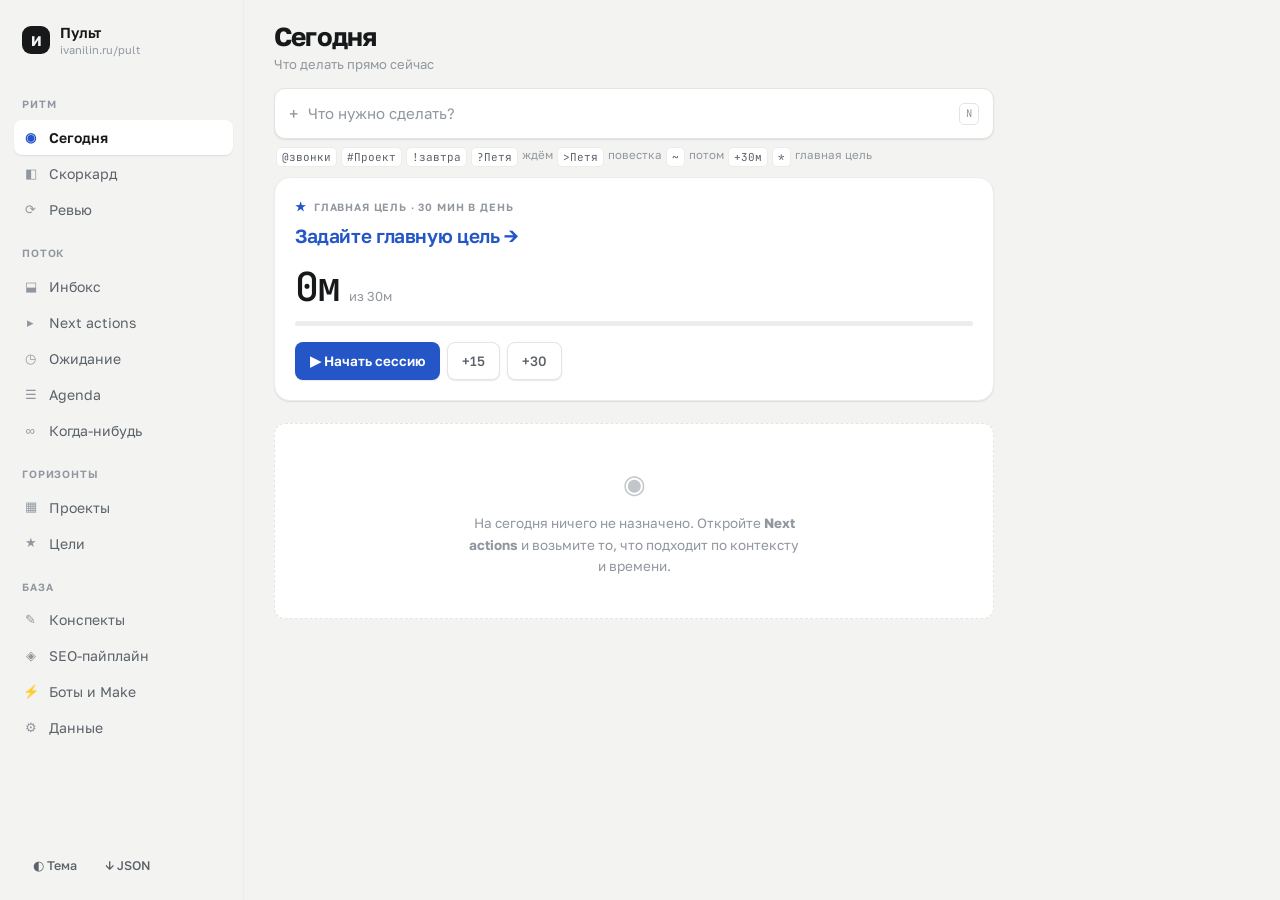
==== pult/index.html @ f58221e1 "Redesign panel around inline editing, move to /pult Раздел переехал с /seo-status на /pult, чтобы не" ====
<!DOCTYPE html>
<html lang="ru">
<head>
  <meta charset="UTF-8">
  <meta name="viewport" content="width=device-width, initial-scale=1, viewport-fit=cover">
  <meta name="robots" content="noindex, nofollow">
  <meta name="theme-color" content="#f3f4f2" media="(prefers-color-scheme: light)">
  <meta name="theme-color" content="#0d0f11" media="(prefers-color-scheme: dark)">
  <meta name="apple-mobile-web-app-capable" content="yes">
  <meta name="apple-mobile-web-app-status-bar-style" content="default">
  <meta name="apple-mobile-web-app-title" content="Пульт">
  <title>Пульт — GTD-админка</title>

  <link rel="manifest" href="./manifest.webmanifest">
  <link rel="icon" href="data:image/svg+xml,<svg xmlns='http://www.w3.org/2000/svg' viewBox='0 0 32 32'><rect width='32' height='32' rx='9' fill='%2316181a'/><text x='16' y='23' font-size='19' font-family='sans-serif' font-weight='bold' text-anchor='middle' fill='%23f3f4f2'>И</text></svg>">

  <link rel="preconnect" href="https://fonts.googleapis.com">
  <link rel="preconnect" href="https://fonts.gstatic.com" crossorigin>
  <link rel="stylesheet" href="https://fonts.googleapis.com/css2?family=Golos+Text:wght@400;500;600;700&family=JetBrains+Mono:wght@400;500&display=swap">
  <link rel="stylesheet" href="./assets/app.css">

  <script>
    /* Ставим тему до первой отрисовки, иначе экран мигает светлым при тёмной теме. */
    try {
      var saved = (JSON.parse(localStorage.getItem('ivanilin.gtd.v1')) || {}).settings || {};
      var t = saved.theme || 'auto';
      document.documentElement.setAttribute('data-theme',
        t === 'auto' ? (matchMedia('(prefers-color-scheme: dark)').matches ? 'dark' : 'light') : t);
    } catch (e) {}
  </script>
</head>
<body>
  <div id="root"></div>
  <noscript>
    <div style="padding:40px;max-width:520px;margin:0 auto">
      <h1>Пульт</h1>
      <p style="color:#5c6269;margin-top:12px">Админка работает на JavaScript — включите его в браузере.</p>
    </div>
  </noscript>
  <script type="module" src="./assets/app.js"></script>
</body>
</html>
---- pult/assets/app.css ----
/* ==========================================================================
   Пульт — GTD-админка ivanilin.ru/pult

   Раскладка одна на десктоп и мобилку, меняется только обёртка:
   ≥900px — боковое меню + колонка содержимого
   <900px — одна колонка, нижний таб-бар, свайпы по строкам
   Детали задачи раскрываются прямо в строке, поэтому взаимодействие
   на обоих устройствах буквально одно и то же.
   ========================================================================== */

:root {
  /* бумага с едва заметным холодным уклоном — не серый по умолчанию */
  --paper:      #f3f4f2;
  --card:       #ffffff;
  --card-2:     #f7f8f6;
  --line:       #e3e5e0;
  --line-soft:  #ecedea;

  --ink:        #16181a;
  --ink-2:      #5c6269;
  --ink-3:      #91979e;

  --accent:     #2456c7;
  --accent-soft:#e8eefc;
  --accent-ink: #ffffff;

  --ok:         #1e7a4d;
  --warn:       #b2731c;
  --warn-soft:  #fdf3e2;
  --danger:     #c4362b;
  --danger-soft:#fdeceb;

  --font-ui:  'Golos Text', -apple-system, BlinkMacSystemFont, 'Segoe UI', Roboto, 'Helvetica Neue', Arial, sans-serif;
  --font-num: 'JetBrains Mono', ui-monospace, SFMono-Regular, Menlo, Consolas, monospace;

  --r-lg: 16px;
  --r:    11px;
  --r-sm: 8px;

  --shadow-1: 0 1px 2px rgba(20,24,28,.06), 0 1px 1px rgba(20,24,28,.04);
  --shadow-2: 0 4px 16px rgba(20,24,28,.09), 0 1px 3px rgba(20,24,28,.06);
  --shadow-3: 0 -8px 40px rgba(20,24,28,.18);

  color-scheme: light;
}

@media (prefers-color-scheme: dark) {
  :root:not([data-theme="light"]) {
    --paper:      #0d0f11;
    --card:       #17191c;
    --card-2:     #1e2125;
    --line:       #292d32;
    --line-soft:  #212429;
    --ink:        #eceef0;
    --ink-2:      #9aa1a9;
    --ink-3:      #6b7178;
    --accent:     #7aa2ff;
    --accent-soft:#1b2740;
    --accent-ink: #0b1120;
    --ok:         #4ec98a;
    --warn:       #e0a94a;
    --warn-soft:  #2c2417;
    --danger:     #ff7a6d;
    --danger-soft:#2e1a18;
    --shadow-1: 0 1px 2px rgba(0,0,0,.4);
    --shadow-2: 0 4px 16px rgba(0,0,0,.45);
    --shadow-3: 0 -8px 40px rgba(0,0,0,.6);
    color-scheme: dark;
  }
}

:root[data-theme="dark"] {
  --paper:      #0d0f11;
  --card:       #17191c;
  --card-2:     #1e2125;
  --line:       #292d32;
  --line-soft:  #212429;
  --ink:        #eceef0;
  --ink-2:      #9aa1a9;
  --ink-3:      #6b7178;
  --accent:     #7aa2ff;
  --accent-soft:#1b2740;
  --accent-ink: #0b1120;
  --ok:         #4ec98a;
  --warn:       #e0a94a;
  --warn-soft:  #2c2417;
  --danger:     #ff7a6d;
  --danger-soft:#2e1a18;
  --shadow-1: 0 1px 2px rgba(0,0,0,.4);
  --shadow-2: 0 4px 16px rgba(0,0,0,.45);
  --shadow-3: 0 -8px 40px rgba(0,0,0,.6);
  color-scheme: dark;
}

* { margin: 0; padding: 0; box-sizing: border-box; }
html { -webkit-text-size-adjust: 100%; }
html, body { height: 100%; }

body {
  background: var(--paper);
  color: var(--ink);
  font-family: var(--font-ui);
  font-size: 15px;
  line-height: 1.5;
  -webkit-font-smoothing: antialiased;
  overscroll-behavior-y: none;
}

button, input, textarea, select { font: inherit; color: inherit; font-family: var(--font-ui); }
button { background: none; border: 0; cursor: pointer; color: inherit; }
a { color: inherit; text-decoration: none; }
:focus-visible { outline: 2px solid var(--accent); outline-offset: 2px; border-radius: 6px; }
::selection { background: var(--accent-soft); }

.num { font-family: var(--font-num); font-variant-numeric: tabular-nums; letter-spacing: -.02em; }

/* ==========================================================================
   Каркас
   ========================================================================== */

.app { display: grid; grid-template-columns: 244px minmax(0, 1fr); min-height: 100dvh; }

.sidebar {
  background: transparent;
  border-right: 1px solid var(--line-soft);
  padding: 18px 10px 18px 14px;
  display: flex; flex-direction: column; gap: 1px;
}

.brand { display: flex; align-items: center; gap: 10px; padding: 4px 8px 20px; }
.brand-mark {
  width: 28px; height: 28px; border-radius: 9px; flex: none;
  background: var(--ink); color: var(--paper);
  display: grid; place-items: center;
  font-size: 14px; font-weight: 700; letter-spacing: -.03em;
}
.brand-name { font-size: 14.5px; font-weight: 600; letter-spacing: -.01em; }
.brand-sub { font-size: 11px; color: var(--ink-3); margin-top: -2px; }

.nav-group {
  font-size: 10.5px; font-weight: 600; text-transform: uppercase; letter-spacing: .08em;
  color: var(--ink-3); padding: 18px 8px 6px;
}

.nav-item {
  display: flex; align-items: center; gap: 10px;
  padding: 7px 8px; border-radius: var(--r-sm);
  color: var(--ink-2); font-size: 14px;
  transition: background .12s, color .12s;
}
.nav-item:hover { background: var(--line-soft); color: var(--ink); }
.nav-item.is-active { background: var(--card); color: var(--ink); font-weight: 600; box-shadow: var(--shadow-1); }
.nav-item.is-active .nav-icon { color: var(--accent); }
.nav-icon { width: 17px; flex: none; text-align: center; font-size: 13px; color: var(--ink-3); }
.nav-label { flex: 1; min-width: 0; overflow: hidden; text-overflow: ellipsis; white-space: nowrap; }
.nav-count { font-size: 12px; color: var(--ink-3); font-family: var(--font-num); font-variant-numeric: tabular-nums; }
.nav-count.is-alert { color: var(--danger); font-weight: 600; }

.sidebar-foot { margin-top: auto; padding: 14px 8px 0; display: flex; gap: 6px; flex-wrap: wrap; }

.main { min-width: 0; display: flex; flex-direction: column; }

.topbar {
  position: sticky; top: 0; z-index: 20;
  display: flex; align-items: flex-end; gap: 14px;
  padding: 22px 30px 14px;
  background: linear-gradient(var(--paper) 72%, transparent);
}
.topbar h1 { font-size: 26px; font-weight: 700; letter-spacing: -.03em; line-height: 1.15; }
.topbar-sub { font-size: 13px; color: var(--ink-3); margin-top: 3px; }
.topbar-spacer { flex: 1; }

.view { padding: 4px 30px 140px; max-width: 780px; width: 100%; }

/* ==========================================================================
   Быстрый захват
   ========================================================================== */

.capture { padding: 0 30px 6px; max-width: 780px; }
.capture-box {
  display: flex; align-items: center; gap: 10px;
  background: var(--card); border: 1px solid var(--line);
  border-radius: var(--r); padding: 0 14px;
  box-shadow: var(--shadow-1);
  transition: border-color .15s, box-shadow .15s;
}
.capture-box:focus-within { border-color: var(--accent); box-shadow: 0 0 0 3px var(--accent-soft); }
.capture-plus { color: var(--ink-3); font-size: 17px; line-height: 1; }
.capture-box input { flex: 1; background: none; border: 0; outline: none; padding: 13px 0; min-width: 0; }
.capture-box input::placeholder { color: var(--ink-3); }
.capture-kbd {
  font-family: var(--font-num); font-size: 10.5px; color: var(--ink-3);
  border: 1px solid var(--line); border-radius: 5px; padding: 2px 6px;
}

.capture-hint {
  display: flex; flex-wrap: wrap; gap: 5px 4px;
  font-size: 11.5px; color: var(--ink-3); padding: 8px 2px 0;
}
.capture-hint code {
  font-family: var(--font-num); font-size: 11px;
  background: var(--card); border: 1px solid var(--line-soft);
  border-radius: 5px; padding: 1px 5px; color: var(--ink-2);
}

/* ==========================================================================
   Кнопки
   ========================================================================== */

.btn {
  display: inline-flex; align-items: center; justify-content: center; gap: 7px;
  padding: 8px 14px; border-radius: var(--r-sm); min-height: 36px;
  border: 1px solid var(--line); background: var(--card);
  color: var(--ink-2); font-size: 13.5px; font-weight: 500;
  box-shadow: var(--shadow-1);
  transition: background .12s, color .12s, border-color .12s, transform .06s;
}
.btn:hover { color: var(--ink); border-color: var(--ink-3); }
.btn:active { transform: translateY(1px); }
.btn-primary { background: var(--accent); color: var(--accent-ink); border-color: transparent; font-weight: 600; }
.btn-primary:hover { color: var(--accent-ink); filter: brightness(1.08); }
.btn-ghost { border-color: transparent; background: none; box-shadow: none; }
.btn-ghost:hover { background: var(--line-soft); }
.btn-danger { color: var(--danger); }
.btn-danger:hover { color: var(--danger); border-color: var(--danger); }
.btn-sm { padding: 5px 10px; min-height: 30px; font-size: 12.5px; }

/* ==========================================================================
   Скоркард
   ========================================================================== */

.tiles {
  display: grid; gap: 10px;
  grid-template-columns: repeat(auto-fit, minmax(148px, 1fr));
  margin-bottom: 24px;
}
.tile {
  display: block; text-align: left; width: 100%;
  background: var(--card); border: 1px solid var(--line-soft);
  border-radius: var(--r); padding: 13px 14px 12px;
  box-shadow: var(--shadow-1);
  transition: border-color .12s, transform .1s;
}
.tile:hover { border-color: var(--line); transform: translateY(-1px); }
.tile-label {
  font-size: 10.5px; font-weight: 600; text-transform: uppercase;
  letter-spacing: .07em; color: var(--ink-3);
}
.tile-value {
  font-family: var(--font-num); font-variant-numeric: tabular-nums;
  font-size: 26px; font-weight: 500; letter-spacing: -.045em;
  margin-top: 8px; line-height: 1;
}
.tile-note { font-size: 12px; color: var(--ink-2); margin-top: 6px; }
.tile.is-alert { background: var(--danger-soft); border-color: transparent; }
.tile.is-alert .tile-value, .tile.is-alert .tile-label { color: var(--danger); }
.tile.is-ok .tile-value { color: var(--ok); }

/* ==========================================================================
   Главная цель
   ========================================================================== */

.topgoal {
  background: var(--card); border: 1px solid var(--line-soft);
  border-radius: var(--r-lg); padding: 20px; margin-bottom: 22px;
  box-shadow: var(--shadow-1);
}
.topgoal-eyebrow {
  display: flex; align-items: center; gap: 7px;
  font-size: 10.5px; font-weight: 600; text-transform: uppercase;
  letter-spacing: .08em; color: var(--ink-3);
}
.topgoal-star { color: var(--accent); font-size: 12px; }
.topgoal-goal {
  font-size: 19px; font-weight: 600; letter-spacing: -.02em;
  margin-top: 6px; text-wrap: balance;
}
.topgoal-goal a { color: var(--accent); }

.topgoal-meter { display: flex; align-items: baseline; gap: 10px; margin-top: 16px; }
.topgoal-clock {
  font-family: var(--font-num); font-variant-numeric: tabular-nums;
  font-size: 40px; font-weight: 500; letter-spacing: -.05em; line-height: 1;
}
.topgoal-clock.is-running { color: var(--accent); }
.topgoal-target { font-size: 13px; color: var(--ink-3); }

.bar { height: 5px; background: var(--line-soft); border-radius: 99px; overflow: hidden; margin: 14px 0 0; }
.bar-fill { height: 100%; background: var(--accent); border-radius: 99px; transition: width .35s ease-out; }

.topgoal-actions { display: flex; gap: 7px; flex-wrap: wrap; margin-top: 16px; }

.ladder { display: flex; gap: 5px; flex-wrap: wrap; margin-top: 14px; }
.ladder button {
  padding: 5px 11px; border-radius: 99px; border: 1px solid var(--line);
  font-family: var(--font-num); font-size: 12px; color: var(--ink-2);
  transition: background .12s, color .12s;
}
.ladder button:hover { border-color: var(--ink-3); }
.ladder button.is-on { background: var(--accent); color: var(--accent-ink); border-color: transparent; }

.strip-head {
  display: flex; justify-content: space-between; align-items: baseline;
  margin-top: 20px; font-size: 10.5px; font-weight: 600;
  text-transform: uppercase; letter-spacing: .07em; color: var(--ink-3);
}
.strip { display: flex; gap: 3px; margin-top: 8px; align-items: flex-end; height: 38px; }
.strip div { flex: 1; background: var(--line-soft); border-radius: 2px; min-height: 5px; }
.strip div.part { background: color-mix(in srgb, var(--accent) 35%, var(--line-soft)); }
.strip div.hit { background: var(--accent); }

/* ==========================================================================
   Списки задач
   ========================================================================== */

.group { margin-bottom: 6px; }

.group-head {
  display: flex; align-items: center; gap: 9px;
  padding: 16px 4px 8px; width: 100%; text-align: left;
}
.group-title { font-size: 13px; font-weight: 600; letter-spacing: -.005em; }
.group-count {
  font-family: var(--font-num); font-size: 11.5px; color: var(--ink-3);
  background: var(--line-soft); border-radius: 99px; padding: 1px 7px;
}
.group-caret { color: var(--ink-3); font-size: 10px; transition: transform .15s; }
.group.is-collapsed .group-caret { transform: rotate(-90deg); }
.group.is-collapsed .rows { display: none; }
.group-head .spacer { flex: 1; }

.rows {
  background: var(--card); border: 1px solid var(--line-soft);
  border-radius: var(--r); overflow: hidden; box-shadow: var(--shadow-1);
}

.row-wrap { position: relative; overflow: hidden; }
.row-wrap + .row-wrap { border-top: 1px solid var(--line-soft); }

/* подложка со свайп-действиями (видна только на мобилке) */
/* Подложка свайпа лежит под строкой и проявляется только во время жеста —
   иначе она перекрывала бы раскрытый редактор. */
.row-swipe {
  position: absolute; inset: 0; z-index: 0; display: none; opacity: 0;
  align-items: center; justify-content: space-between;
  padding: 0 20px; font-size: 13px; font-weight: 600; color: #fff;
  background: linear-gradient(90deg, var(--ok) 50%, var(--warn) 50%);
}
.row-wrap.is-swiping .row-swipe { opacity: 1; }

.row {
  position: relative; z-index: 1; background: var(--card);
  display: flex; align-items: flex-start; gap: 12px;
  padding: 13px 14px; cursor: pointer;
  transition: background .12s;
}
.row:hover { background: var(--card-2); }
.row.is-cursor { background: var(--accent-soft); }
.row.is-open { background: var(--card-2); }

.check {
  flex: none; width: 20px; height: 20px; margin-top: 1px; border-radius: 50%;
  border: 1.5px solid var(--ink-3);
  display: grid; place-items: center;
  font-size: 11px; line-height: 1; color: transparent;
  transition: border-color .12s, background .12s, transform .12s;
}
.check:hover { border-color: var(--accent); transform: scale(1.08); }
.row.is-done .check { background: var(--accent); border-color: var(--accent); color: var(--accent-ink); }
.row.is-done .row-title { color: var(--ink-3); text-decoration: line-through; }

.row-body { flex: 1; min-width: 0; }
.row-title { line-height: 1.4; word-break: break-word; font-size: 14.5px; }
.row-star { color: var(--accent); margin-right: 5px; font-size: 12px; }

.row-meta {
  display: flex; gap: 6px; flex-wrap: wrap; align-items: center;
  margin-top: 5px; font-size: 12px; color: var(--ink-3);
}
.row-aside {
  flex: none; font-family: var(--font-num); font-size: 11.5px;
  color: var(--ink-3); padding-top: 2px;
}
.row-aside.is-due { color: var(--warn); }
.row-aside.is-overdue { color: var(--danger); font-weight: 500; }

.chip {
  display: inline-flex; align-items: center; gap: 4px;
  padding: 1.5px 8px; border-radius: 99px;
  background: var(--card-2); border: 1px solid var(--line-soft);
  font-size: 11.5px; color: var(--ink-2); white-space: nowrap;
}
.chip-dot { width: 5px; height: 5px; border-radius: 50%; background: var(--ink-3); }
.chip.is-project { background: var(--accent-soft); border-color: transparent; color: var(--accent); }
.chip.is-warn { background: var(--warn-soft); border-color: transparent; color: var(--warn); }
.chip.is-danger { background: var(--danger-soft); border-color: transparent; color: var(--danger); }

/* ---------- раскрытая строка: редактор прямо на месте ---------- */

.editor {
  position: relative; z-index: 1;
  background: var(--card-2);
  border-top: 1px solid var(--line-soft);
  padding: 12px 14px 16px 46px;
  display: flex; flex-direction: column; gap: 12px;
  animation: unfold .18s ease-out;
}
@keyframes unfold { from { opacity: 0; transform: translateY(-4px); } to { opacity: 1; transform: none; } }

.editor textarea, .editor input, .editor select {
  width: 100%; background: var(--card);
  border: 1px solid var(--line); border-radius: var(--r-sm);
  padding: 9px 11px; outline: none;
}
.editor textarea:focus, .editor input:focus, .editor select:focus {
  border-color: var(--accent); box-shadow: 0 0 0 3px var(--accent-soft);
}
.editor textarea { resize: vertical; line-height: 1.5; }

.editor-grid { display: grid; grid-template-columns: repeat(auto-fit, minmax(150px, 1fr)); gap: 10px; }
.field { display: flex; flex-direction: column; gap: 5px; min-width: 0; }
.field > label {
  font-size: 10.5px; font-weight: 600; text-transform: uppercase;
  letter-spacing: .06em; color: var(--ink-3);
}
.editor-foot { display: flex; gap: 7px; align-items: center; flex-wrap: wrap; }
.editor-foot .spacer { flex: 1; }

/* сегментный переключатель списка */
.segmented { display: flex; gap: 2px; background: var(--line-soft); border-radius: var(--r-sm); padding: 2px; }
.segmented button {
  flex: 1; padding: 6px 8px; border-radius: 6px; font-size: 12.5px;
  color: var(--ink-2); white-space: nowrap; transition: background .12s, color .12s;
}
.segmented button.is-on { background: var(--card); color: var(--ink); font-weight: 600; box-shadow: var(--shadow-1); }

/* ---------- фильтры контекстов ---------- */

.filters {
  display: flex; gap: 6px; overflow-x: auto; padding: 2px 4px 10px;
  margin: 0 -4px; scrollbar-width: none;
}
.filters::-webkit-scrollbar { display: none; }
.filters button {
  flex: none; padding: 6px 13px; border-radius: 99px; min-height: 34px;
  border: 1px solid var(--line); background: var(--card);
  color: var(--ink-2); font-size: 13px; box-shadow: var(--shadow-1);
}
.filters button.is-on { background: var(--ink); color: var(--paper); border-color: transparent; font-weight: 600; }
.filters .f-count { font-family: var(--font-num); font-size: 11px; opacity: .6; margin-left: 5px; }

/* ==========================================================================
   Карточки
   ========================================================================== */

.cards { display: grid; gap: 10px; grid-template-columns: repeat(auto-fill, minmax(250px, 1fr)); }
.card {
  display: block; text-align: left; width: 100%;
  background: var(--card); border: 1px solid var(--line-soft);
  border-radius: var(--r); padding: 15px; box-shadow: var(--shadow-1);
  transition: border-color .12s, transform .1s;
}
.card:hover { border-color: var(--line); }
button.card:hover, a.card:hover { transform: translateY(-1px); }
.card.is-alert { border-color: color-mix(in srgb, var(--danger) 40%, var(--line)); }
.card.is-accent { border-color: var(--accent); }
.card h3 { font-size: 15px; font-weight: 600; letter-spacing: -.015em; margin-bottom: 5px; }
.card p { font-size: 13px; color: var(--ink-2); line-height: 1.5; }
.card-foot { display: flex; gap: 7px; align-items: center; margin-top: 12px; flex-wrap: wrap; }

.card-progress { height: 4px; background: var(--line-soft); border-radius: 99px; margin-top: 12px; overflow: hidden; }
.card-progress div { height: 100%; background: var(--accent); border-radius: 99px; }

/* ==========================================================================
   Ревью
   ========================================================================== */

.review-step {
  display: flex; gap: 13px; align-items: flex-start;
  padding: 14px; background: var(--card);
  border: 1px solid var(--line-soft); border-radius: var(--r);
  margin-bottom: 7px; box-shadow: var(--shadow-1);
}
.review-step.is-done { opacity: .55; }
.review-step.is-done .review-title { text-decoration: line-through; }
.review-title { font-weight: 600; font-size: 14.5px; display: flex; align-items: center; gap: 8px; flex-wrap: wrap; }
.review-desc { font-size: 13px; color: var(--ink-2); margin-top: 4px; line-height: 1.5; }

/* ==========================================================================
   Прочее
   ========================================================================== */

.section-head {
  display: flex; align-items: center; gap: 10px;
  margin: 26px 0 10px;
}
.section-head h2 { font-size: 13px; font-weight: 600; text-transform: uppercase; letter-spacing: .07em; color: var(--ink-3); }
.section-head .count { font-family: var(--font-num); font-size: 12px; color: var(--ink-3); }
.section-head .spacer { flex: 1; }

.empty {
  padding: 40px 20px; text-align: center; color: var(--ink-3);
  background: var(--card); border: 1px dashed var(--line);
  border-radius: var(--r);
}
.empty-mark { font-size: 26px; display: block; margin-bottom: 10px; opacity: .55; }
.empty p { font-size: 13.5px; max-width: 340px; margin: 0 auto; line-height: 1.6; }

.hint { font-size: 12.5px; color: var(--ink-3); line-height: 1.6; }
.hint code {
  font-family: var(--font-num); font-size: 11px; background: var(--card);
  border: 1px solid var(--line-soft); border-radius: 5px; padding: 1px 5px;
}
.lede { font-size: 13.5px; color: var(--ink-2); line-height: 1.6; margin-bottom: 16px; max-width: 62ch; }
.divider { height: 1px; background: var(--line-soft); margin: 24px 0; }

.banner {
  display: flex; gap: 12px; align-items: flex-start;
  background: var(--danger-soft); border-radius: var(--r);
  padding: 14px 16px; margin-bottom: 22px;
}
.banner-mark { color: var(--danger); font-size: 15px; line-height: 1.3; }
.banner h3 { font-size: 14px; font-weight: 600; color: var(--danger); margin-bottom: 3px; }
.banner p { font-size: 13px; color: var(--ink-2); line-height: 1.5; }

.frame {
  width: 100%; height: min(72dvh, 800px); border: 1px solid var(--line);
  border-radius: var(--r); background: var(--card); box-shadow: var(--shadow-1);
}

/* мобильные элементы скрыты на десктопе */
.tabbar, .fab, .sheet-backdrop { display: none; }

/* ==========================================================================
   Мобилка
   ========================================================================== */

@media (max-width: 899px) {
  .app { grid-template-columns: 1fr; }
  .sidebar { display: none; }

  .topbar { padding: 14px 18px 10px; padding-top: max(14px, env(safe-area-inset-top)); }
  .topbar h1 { font-size: 22px; }
  .capture { padding: 0 18px 4px; }
  .view { padding: 4px 18px calc(140px + env(safe-area-inset-bottom)); }

  .capture-hint { display: none; }
  .capture-box:focus-within + .capture-hint { display: flex; }
  .capture-kbd { display: none; }

  .tiles { grid-template-columns: repeat(2, 1fr); gap: 8px; }
  .tile-value { font-size: 23px; }
  .topgoal-clock { font-size: 34px; }
  .topgoal-actions .btn { flex: 1 1 auto; }

  /* строки крупнее — палец, а не курсор */
  .row { padding: 15px 14px; }
  .check { width: 23px; height: 23px; }
  .row-title { font-size: 15px; }
  .editor { padding: 4px 14px 16px 14px; }
  .row-swipe { display: flex; }

  .tabbar {
    display: grid; grid-template-columns: repeat(5, 1fr);
    position: fixed; inset: auto 0 0 0; z-index: 40;
    background: color-mix(in srgb, var(--card) 92%, transparent);
    backdrop-filter: blur(16px);
    border-top: 1px solid var(--line-soft);
    padding-bottom: env(safe-area-inset-bottom);
  }
  .tab {
    display: flex; flex-direction: column; align-items: center; gap: 3px;
    padding: 9px 2px 7px; color: var(--ink-3); font-size: 10.5px; position: relative;
  }
  .tab.is-active { color: var(--ink); font-weight: 600; }
  .tab.is-active .tab-icon { color: var(--accent); }
  .tab-icon { font-size: 16px; line-height: 1; }
  .tab-badge {
    position: absolute; top: 4px; left: 50%; margin-left: 5px;
    min-width: 16px; height: 16px; padding: 0 4px;
    background: var(--danger); color: #fff; border-radius: 99px;
    font-family: var(--font-num); font-size: 9.5px; font-weight: 700;
    display: grid; place-items: center;
  }

  .fab {
    display: grid; place-items: center;
    position: fixed; right: 18px; z-index: 45;
    bottom: calc(76px + env(safe-area-inset-bottom));
    width: 54px; height: 54px; border-radius: 50%;
    background: var(--accent); color: var(--accent-ink);
    font-size: 27px; font-weight: 300; line-height: 1;
    box-shadow: var(--shadow-2);
  }

  .desktop-only { display: none !important; }
}

@media (min-width: 900px) {
  .app { height: 100dvh; overflow: hidden; }
  .main { overflow-y: auto; }
  .sidebar { overflow-y: auto; }
  .mobile-only { display: none !important; }
}

@media (prefers-reduced-motion: reduce) {
  * { animation-duration: .01ms !important; transition-duration: .01ms !important; }
}

/* заголовок раскрытой задачи редактируется прямо на месте, без дубля строки */
.row-title-input {
  width: 100%; background: none; border: 0; outline: none;
  font: inherit; font-size: 14.5px; line-height: 1.4;
  resize: none; padding: 0; color: var(--ink);
}
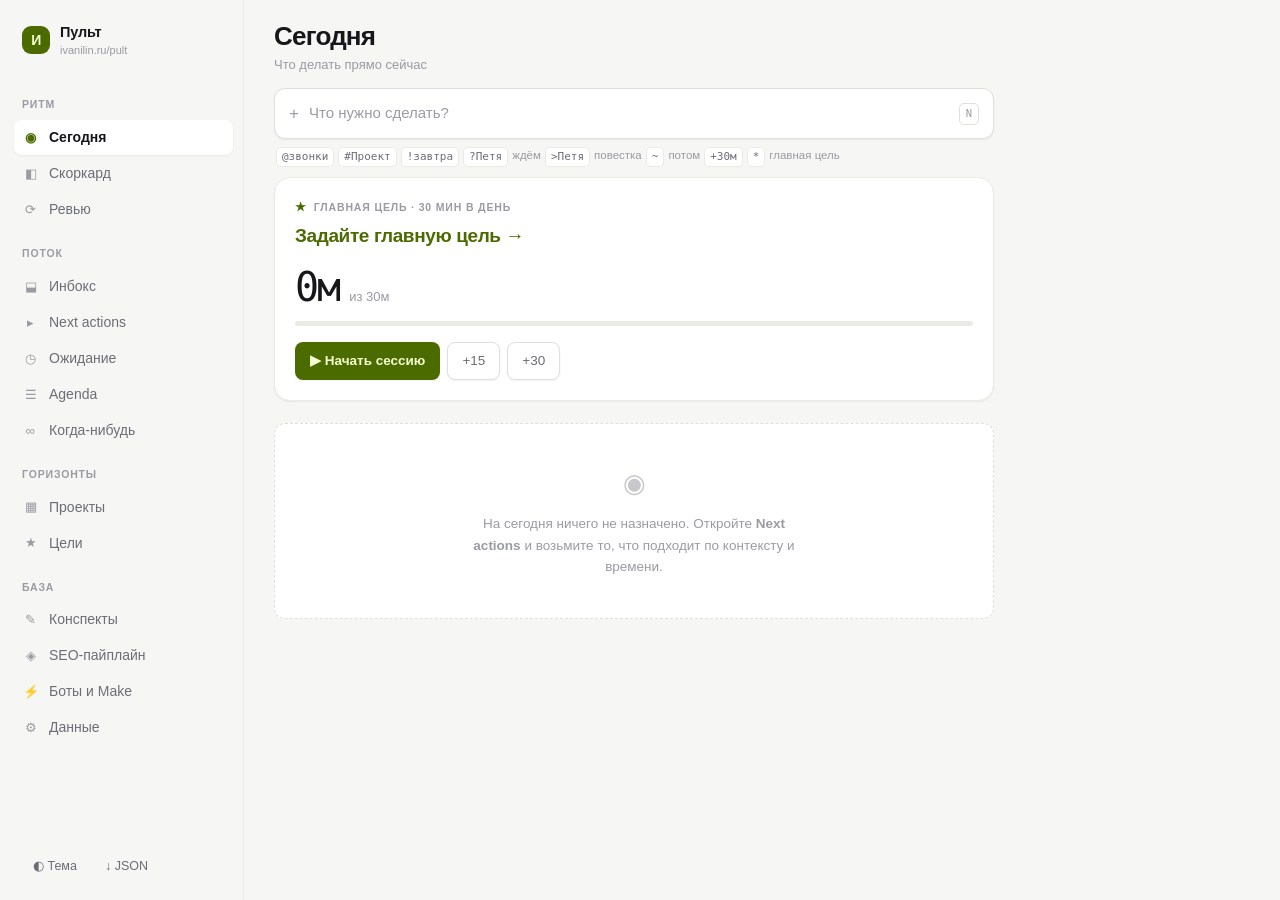
==== commit f3035957: "Restore dark palette of the first version Оформление возвращено к первой версии: почти чёрный фон, к" ====
--- a/pult/index.html
+++ b/pult/index.html
@@ -4,19 +4,16 @@
   <meta charset="UTF-8">
   <meta name="viewport" content="width=device-width, initial-scale=1, viewport-fit=cover">
   <meta name="robots" content="noindex, nofollow">
-  <meta name="theme-color" content="#f3f4f2" media="(prefers-color-scheme: light)">
-  <meta name="theme-color" content="#0d0f11" media="(prefers-color-scheme: dark)">
+  <meta name="theme-color" content="#08090a" media="(prefers-color-scheme: dark)">
+  <meta name="theme-color" content="#f6f6f4" media="(prefers-color-scheme: light)">
   <meta name="apple-mobile-web-app-capable" content="yes">
-  <meta name="apple-mobile-web-app-status-bar-style" content="default">
+  <meta name="apple-mobile-web-app-status-bar-style" content="black-translucent">
   <meta name="apple-mobile-web-app-title" content="Пульт">
   <title>Пульт — GTD-админка</title>
 
   <link rel="manifest" href="./manifest.webmanifest">
-  <link rel="icon" href="data:image/svg+xml,<svg xmlns='http://www.w3.org/2000/svg' viewBox='0 0 32 32'><rect width='32' height='32' rx='9' fill='%2316181a'/><text x='16' y='23' font-size='19' font-family='sans-serif' font-weight='bold' text-anchor='middle' fill='%23f3f4f2'>И</text></svg>">
+  <link rel="icon" href="data:image/svg+xml,<svg xmlns='http://www.w3.org/2000/svg' viewBox='0 0 32 32'><rect width='32' height='32' rx='9' fill='%23d4ff4f'/><text x='16' y='23' font-size='19' font-family='sans-serif' font-weight='bold' text-anchor='middle' fill='%2314170a'>И</text></svg>">
 
-  <link rel="preconnect" href="https://fonts.googleapis.com">
-  <link rel="preconnect" href="https://fonts.gstatic.com" crossorigin>
-  <link rel="stylesheet" href="https://fonts.googleapis.com/css2?family=Golos+Text:wght@400;500;600;700&family=JetBrains+Mono:wght@400;500&display=swap">
   <link rel="stylesheet" href="./assets/app.css">
 
   <script>
@@ -25,7 +22,7 @@
       var saved = (JSON.parse(localStorage.getItem('ivanilin.gtd.v1')) || {}).settings || {};
       var t = saved.theme || 'auto';
       document.documentElement.setAttribute('data-theme',
-        t === 'auto' ? (matchMedia('(prefers-color-scheme: dark)').matches ? 'dark' : 'light') : t);
+        t === 'auto' ? (matchMedia('(prefers-color-scheme: light)').matches ? 'light' : 'dark') : t);
     } catch (e) {}
   </script>
 </head>
@@ -34,7 +31,7 @@
   <noscript>
     <div style="padding:40px;max-width:520px;margin:0 auto">
       <h1>Пульт</h1>
-      <p style="color:#5c6269;margin-top:12px">Админка работает на JavaScript — включите его в браузере.</p>
+      <p style="color:#8c8d97;margin-top:12px">Админка работает на JavaScript — включите его в браузере.</p>
     </div>
   </noscript>
   <script type="module" src="./assets/app.js"></script>
--- a/pult/assets/app.css
+++ b/pult/assets/app.css
@@ -9,87 +9,89 @@
    ========================================================================== */
 
 :root {
-  /* бумага с едва заметным холодным уклоном — не серый по умолчанию */
-  --paper:      #f3f4f2;
-  --card:       #ffffff;
-  --card-2:     #f7f8f6;
-  --line:       #e3e5e0;
-  --line-soft:  #ecedea;
-
-  --ink:        #16181a;
-  --ink-2:      #5c6269;
-  --ink-3:      #91979e;
-
-  --accent:     #2456c7;
-  --accent-soft:#e8eefc;
-  --accent-ink: #ffffff;
-
-  --ok:         #1e7a4d;
-  --warn:       #b2731c;
-  --warn-soft:  #fdf3e2;
-  --danger:     #c4362b;
-  --danger-soft:#fdeceb;
-
-  --font-ui:  'Golos Text', -apple-system, BlinkMacSystemFont, 'Segoe UI', Roboto, 'Helvetica Neue', Arial, sans-serif;
-  --font-num: 'JetBrains Mono', ui-monospace, SFMono-Regular, Menlo, Consolas, monospace;
+  /* Палитра первой версии: почти чёрный фон и один кислотный акцент.
+     Тёмная тема — основная, светлая доступна переключателем. */
+  --paper:      #08090a;
+  --card:       #121316;
+  --card-2:     #191a1e;
+  --line:       #26272d;
+  --line-soft:  #1c1d22;
+
+  --ink:        #edeef1;
+  --ink-2:      #8c8d97;
+  --ink-3:      #5a5b64;
+
+  --accent:     #d4ff4f;
+  --accent-soft:#232a12;
+  --accent-ink: #14170a;
+
+  --ok:         #6ee7a0;
+  --warn:       #ffc44d;
+  --warn-soft:  #2a2413;
+  --danger:     #ff6b5c;
+  --danger-soft:#2b1715;
+
+  --font-ui:  -apple-system, BlinkMacSystemFont, 'Segoe UI', Roboto, 'Helvetica Neue', Arial, sans-serif;
+  --font-num: ui-monospace, SFMono-Regular, 'SF Mono', Menlo, Consolas, monospace;
 
   --r-lg: 16px;
   --r:    11px;
   --r-sm: 8px;
 
-  --shadow-1: 0 1px 2px rgba(20,24,28,.06), 0 1px 1px rgba(20,24,28,.04);
-  --shadow-2: 0 4px 16px rgba(20,24,28,.09), 0 1px 3px rgba(20,24,28,.06);
+  --shadow-1: 0 1px 2px rgba(0,0,0,.35);
+  --shadow-2: 0 4px 18px rgba(0,0,0,.5);
+  --shadow-3: 0 -8px 40px rgba(0,0,0,.6);
+
+  color-scheme: dark;
+}
+
+/* светлая тема — только по явному выбору или по системе */
+@media (prefers-color-scheme: light) {
+  :root:not([data-theme="dark"]) {
+    --paper:      #f6f6f4;
+    --card:       #ffffff;
+    --card-2:     #f1f1ee;
+    --line:       #e0e0da;
+    --line-soft:  #ebebe6;
+    --ink:        #16171a;
+    --ink-2:      #6c6d76;
+    --ink-3:      #9a9ba3;
+    --accent:     #4b6b00;
+    --accent-soft:#eef7d4;
+    --accent-ink: #f4ffd0;
+    --ok:         #1c7a4a;
+    --warn:       #9a6a00;
+    --warn-soft:  #fdf3e2;
+    --danger:     #c8362a;
+    --danger-soft:#fdeceb;
+    --shadow-1: 0 1px 2px rgba(20,24,28,.06);
+    --shadow-2: 0 4px 16px rgba(20,24,28,.09);
+    --shadow-3: 0 -8px 40px rgba(20,24,28,.18);
+    color-scheme: light;
+  }
+}
+
+:root[data-theme="light"] {
+  --paper:      #f6f6f4;
+  --card:       #ffffff;
+  --card-2:     #f1f1ee;
+  --line:       #e0e0da;
+  --line-soft:  #ebebe6;
+  --ink:        #16171a;
+  --ink-2:      #6c6d76;
+  --ink-3:      #9a9ba3;
+  --accent:     #4b6b00;
+  --accent-soft:#eef7d4;
+  --accent-ink: #f4ffd0;
+  --ok:         #1c7a4a;
+  --warn:       #9a6a00;
+  --warn-soft:  #fdf3e2;
+  --danger:     #c8362a;
+  --danger-soft:#fdeceb;
+  --shadow-1: 0 1px 2px rgba(20,24,28,.06);
+  --shadow-2: 0 4px 16px rgba(20,24,28,.09);
   --shadow-3: 0 -8px 40px rgba(20,24,28,.18);
-
   color-scheme: light;
-}
-
-@media (prefers-color-scheme: dark) {
-  :root:not([data-theme="light"]) {
-    --paper:      #0d0f11;
-    --card:       #17191c;
-    --card-2:     #1e2125;
-    --line:       #292d32;
-    --line-soft:  #212429;
-    --ink:        #eceef0;
-    --ink-2:      #9aa1a9;
-    --ink-3:      #6b7178;
-    --accent:     #7aa2ff;
-    --accent-soft:#1b2740;
-    --accent-ink: #0b1120;
-    --ok:         #4ec98a;
-    --warn:       #e0a94a;
-    --warn-soft:  #2c2417;
-    --danger:     #ff7a6d;
-    --danger-soft:#2e1a18;
-    --shadow-1: 0 1px 2px rgba(0,0,0,.4);
-    --shadow-2: 0 4px 16px rgba(0,0,0,.45);
-    --shadow-3: 0 -8px 40px rgba(0,0,0,.6);
-    color-scheme: dark;
-  }
-}
-
-:root[data-theme="dark"] {
-  --paper:      #0d0f11;
-  --card:       #17191c;
-  --card-2:     #1e2125;
-  --line:       #292d32;
-  --line-soft:  #212429;
-  --ink:        #eceef0;
-  --ink-2:      #9aa1a9;
-  --ink-3:      #6b7178;
-  --accent:     #7aa2ff;
-  --accent-soft:#1b2740;
-  --accent-ink: #0b1120;
-  --ok:         #4ec98a;
-  --warn:       #e0a94a;
-  --warn-soft:  #2c2417;
-  --danger:     #ff7a6d;
-  --danger-soft:#2e1a18;
-  --shadow-1: 0 1px 2px rgba(0,0,0,.4);
-  --shadow-2: 0 4px 16px rgba(0,0,0,.45);
-  --shadow-3: 0 -8px 40px rgba(0,0,0,.6);
-  color-scheme: dark;
 }
 
 * { margin: 0; padding: 0; box-sizing: border-box; }
@@ -130,7 +132,7 @@
 .brand { display: flex; align-items: center; gap: 10px; padding: 4px 8px 20px; }
 .brand-mark {
   width: 28px; height: 28px; border-radius: 9px; flex: none;
-  background: var(--ink); color: var(--paper);
+  background: var(--accent); color: var(--accent-ink);
   display: grid; place-items: center;
   font-size: 14px; font-weight: 700; letter-spacing: -.03em;
 }
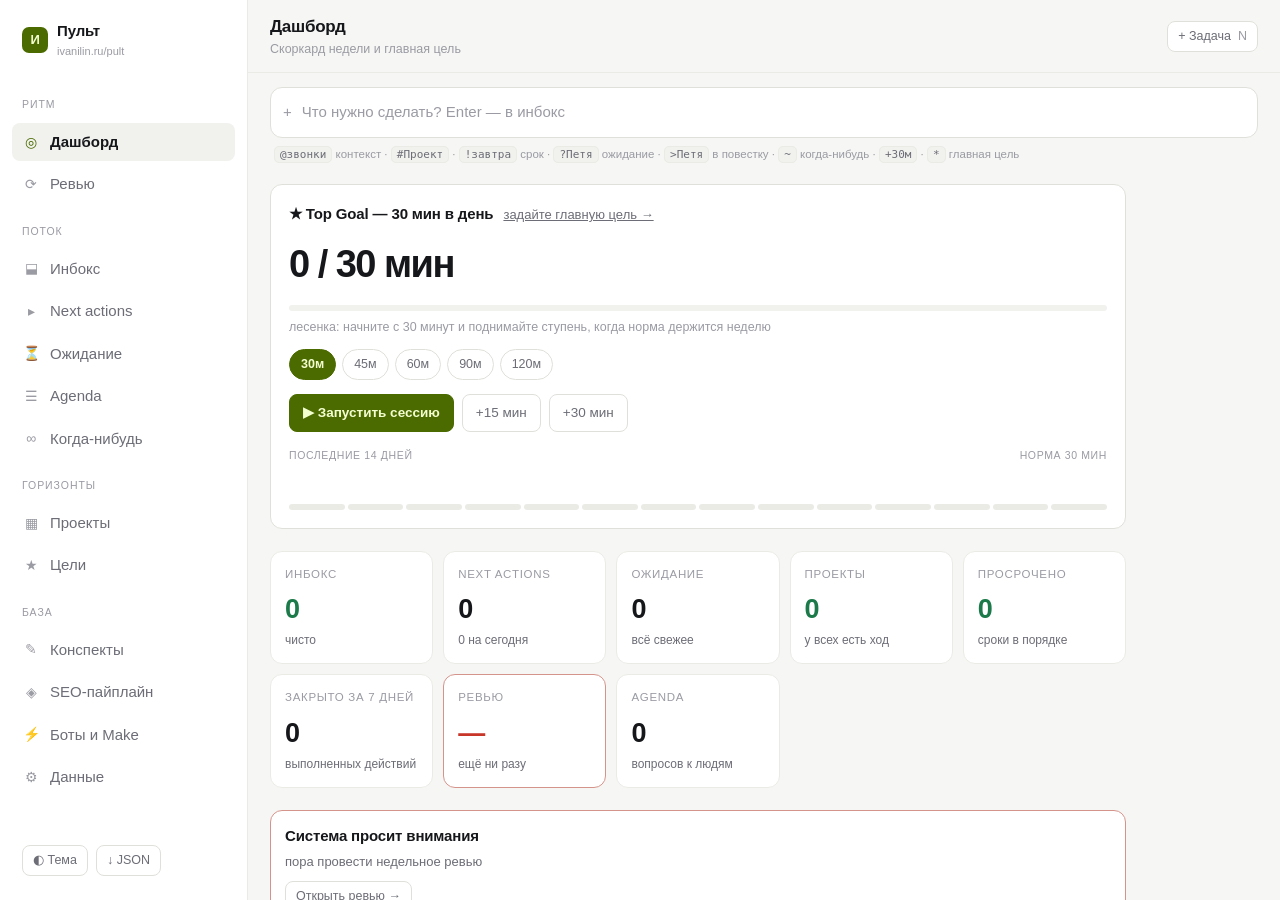
==== commit e57889d2: "Revert to the first version, keep the requested additions Интерфейс полностью возвращён к первой вер" ====
--- a/pult/index.html
+++ b/pult/index.html
@@ -1,5 +1,5 @@
 <!DOCTYPE html>
-<html lang="ru">
+<html lang="ru" data-theme="dark">
 <head>
   <meta charset="UTF-8">
   <meta name="viewport" content="width=device-width, initial-scale=1, viewport-fit=cover">
@@ -10,21 +10,9 @@
   <meta name="apple-mobile-web-app-status-bar-style" content="black-translucent">
   <meta name="apple-mobile-web-app-title" content="Пульт">
   <title>Пульт — GTD-админка</title>
-
   <link rel="manifest" href="./manifest.webmanifest">
-  <link rel="icon" href="data:image/svg+xml,<svg xmlns='http://www.w3.org/2000/svg' viewBox='0 0 32 32'><rect width='32' height='32' rx='9' fill='%23d4ff4f'/><text x='16' y='23' font-size='19' font-family='sans-serif' font-weight='bold' text-anchor='middle' fill='%2314170a'>И</text></svg>">
-
+  <link rel="icon" href="data:image/svg+xml,<svg xmlns='http://www.w3.org/2000/svg' viewBox='0 0 32 32'><rect width='32' height='32' rx='8' fill='%23d4ff4f'/><text x='16' y='23' font-size='20' font-family='sans-serif' font-weight='bold' text-anchor='middle' fill='%2314170a'>И</text></svg>">
   <link rel="stylesheet" href="./assets/app.css">
-
-  <script>
-    /* Ставим тему до первой отрисовки, иначе экран мигает светлым при тёмной теме. */
-    try {
-      var saved = (JSON.parse(localStorage.getItem('ivanilin.gtd.v1')) || {}).settings || {};
-      var t = saved.theme || 'auto';
-      document.documentElement.setAttribute('data-theme',
-        t === 'auto' ? (matchMedia('(prefers-color-scheme: light)').matches ? 'light' : 'dark') : t);
-    } catch (e) {}
-  </script>
 </head>
 <body>
   <div id="root"></div>
--- a/pult/assets/app.css
+++ b/pult/assets/app.css
@@ -1,617 +1,469 @@
 /* ==========================================================================
-   Пульт — GTD-админка ivanilin.ru/pult
-
-   Раскладка одна на десктоп и мобилку, меняется только обёртка:
-   ≥900px — боковое меню + колонка содержимого
-   <900px — одна колонка, нижний таб-бар, свайпы по строкам
-   Детали задачи раскрываются прямо в строке, поэтому взаимодействие
-   на обоих устройствах буквально одно и то же.
+   GTD-админка ivanilin.ru/pult
+   Одна раскладка на десктоп и мобилку:
+   ≥900px — колонки «навигация · список · деталь»
+   <900px — одна колонка, нижний таб-бар, деталь-шторка снизу
    ========================================================================== */
 
 :root {
-  /* Палитра первой версии: почти чёрный фон и один кислотный акцент.
-     Тёмная тема — основная, светлая доступна переключателем. */
-  --paper:      #08090a;
-  --card:       #121316;
-  --card-2:     #191a1e;
+  --ink:        #08090a;
+  --surface:    #121316;
+  --surface-2:  #191a1e;
   --line:       #26272d;
   --line-soft:  #1c1d22;
-
-  --ink:        #edeef1;
-  --ink-2:      #8c8d97;
-  --ink-3:      #5a5b64;
-
+  --text:       #edeef1;
+  --muted:      #8c8d97;
+  --faint:      #5a5b64;
   --accent:     #d4ff4f;
-  --accent-soft:#232a12;
   --accent-ink: #14170a;
-
+  --danger:     #ff6b5c;
+  --warn:       #ffc44d;
   --ok:         #6ee7a0;
-  --warn:       #ffc44d;
-  --warn-soft:  #2a2413;
-  --danger:     #ff6b5c;
-  --danger-soft:#2b1715;
-
-  --font-ui:  -apple-system, BlinkMacSystemFont, 'Segoe UI', Roboto, 'Helvetica Neue', Arial, sans-serif;
-  --font-num: ui-monospace, SFMono-Regular, 'SF Mono', Menlo, Consolas, monospace;
-
-  --r-lg: 16px;
-  --r:    11px;
-  --r-sm: 8px;
-
-  --shadow-1: 0 1px 2px rgba(0,0,0,.35);
-  --shadow-2: 0 4px 18px rgba(0,0,0,.5);
-  --shadow-3: 0 -8px 40px rgba(0,0,0,.6);
-
+  --radius:     12px;
+  --radius-sm:  8px;
+  --shadow:     0 18px 40px rgba(0,0,0,.45);
   color-scheme: dark;
 }
 
-/* светлая тема — только по явному выбору или по системе */
-@media (prefers-color-scheme: light) {
-  :root:not([data-theme="dark"]) {
-    --paper:      #f6f6f4;
-    --card:       #ffffff;
-    --card-2:     #f1f1ee;
-    --line:       #e0e0da;
-    --line-soft:  #ebebe6;
-    --ink:        #16171a;
-    --ink-2:      #6c6d76;
-    --ink-3:      #9a9ba3;
-    --accent:     #4b6b00;
-    --accent-soft:#eef7d4;
-    --accent-ink: #f4ffd0;
-    --ok:         #1c7a4a;
-    --warn:       #9a6a00;
-    --warn-soft:  #fdf3e2;
-    --danger:     #c8362a;
-    --danger-soft:#fdeceb;
-    --shadow-1: 0 1px 2px rgba(20,24,28,.06);
-    --shadow-2: 0 4px 16px rgba(20,24,28,.09);
-    --shadow-3: 0 -8px 40px rgba(20,24,28,.18);
-    color-scheme: light;
-  }
-}
-
 :root[data-theme="light"] {
-  --paper:      #f6f6f4;
-  --card:       #ffffff;
-  --card-2:     #f1f1ee;
+  --ink:        #f6f6f4;
+  --surface:    #ffffff;
+  --surface-2:  #f1f1ee;
   --line:       #e0e0da;
   --line-soft:  #ebebe6;
-  --ink:        #16171a;
-  --ink-2:      #6c6d76;
-  --ink-3:      #9a9ba3;
+  --text:       #16171a;
+  --muted:      #6c6d76;
+  --faint:      #9a9ba3;
   --accent:     #4b6b00;
-  --accent-soft:#eef7d4;
   --accent-ink: #f4ffd0;
+  --danger:     #c8362a;
+  --warn:       #9a6a00;
   --ok:         #1c7a4a;
-  --warn:       #9a6a00;
-  --warn-soft:  #fdf3e2;
-  --danger:     #c8362a;
-  --danger-soft:#fdeceb;
-  --shadow-1: 0 1px 2px rgba(20,24,28,.06);
-  --shadow-2: 0 4px 16px rgba(20,24,28,.09);
-  --shadow-3: 0 -8px 40px rgba(20,24,28,.18);
+  --shadow:     0 18px 40px rgba(0,0,0,.12);
   color-scheme: light;
 }
 
 * { margin: 0; padding: 0; box-sizing: border-box; }
-html { -webkit-text-size-adjust: 100%; }
+
 html, body { height: 100%; }
 
 body {
-  background: var(--paper);
-  color: var(--ink);
-  font-family: var(--font-ui);
-  font-size: 15px;
-  line-height: 1.5;
+  background: var(--ink);
+  color: var(--text);
+  font: 15px/1.5 -apple-system, BlinkMacSystemFont, 'Segoe UI', Roboto, sans-serif;
   -webkit-font-smoothing: antialiased;
   overscroll-behavior-y: none;
 }
 
-button, input, textarea, select { font: inherit; color: inherit; font-family: var(--font-ui); }
-button { background: none; border: 0; cursor: pointer; color: inherit; }
-a { color: inherit; text-decoration: none; }
-:focus-visible { outline: 2px solid var(--accent); outline-offset: 2px; border-radius: 6px; }
-::selection { background: var(--accent-soft); }
-
-.num { font-family: var(--font-num); font-variant-numeric: tabular-nums; letter-spacing: -.02em; }
-
-/* ==========================================================================
-   Каркас
-   ========================================================================== */
-
-.app { display: grid; grid-template-columns: 244px minmax(0, 1fr); min-height: 100dvh; }
+button, input, textarea, select { font: inherit; color: inherit; }
+button { background: none; border: 0; cursor: pointer; }
+a { color: inherit; }
+
+:focus-visible { outline: 2px solid var(--accent); outline-offset: 2px; border-radius: 4px; }
+
+/* ---------- каркас ---------- */
+
+.app {
+  display: grid;
+  grid-template-columns: 248px minmax(0, 1fr);
+  min-height: 100dvh;
+}
+.app.has-detail { grid-template-columns: 248px minmax(0, 1fr) 380px; }
+
+/* ---------- боковая навигация (десктоп) ---------- */
 
 .sidebar {
-  background: transparent;
   border-right: 1px solid var(--line-soft);
-  padding: 18px 10px 18px 14px;
-  display: flex; flex-direction: column; gap: 1px;
-}
-
-.brand { display: flex; align-items: center; gap: 10px; padding: 4px 8px 20px; }
+  background: var(--surface);
+  padding: 20px 12px 24px;
+  display: flex;
+  flex-direction: column;
+  gap: 4px;
+  position: sticky;
+  top: 0;
+  height: 100dvh;
+  overflow-y: auto;
+}
+
+.brand {
+  display: flex; align-items: center; gap: 9px;
+  padding: 0 10px 18px;
+}
 .brand-mark {
-  width: 28px; height: 28px; border-radius: 9px; flex: none;
+  width: 26px; height: 26px; border-radius: 7px;
   background: var(--accent); color: var(--accent-ink);
   display: grid; place-items: center;
-  font-size: 14px; font-weight: 700; letter-spacing: -.03em;
-}
-.brand-name { font-size: 14.5px; font-weight: 600; letter-spacing: -.01em; }
-.brand-sub { font-size: 11px; color: var(--ink-3); margin-top: -2px; }
+  font-weight: 800; font-size: 13px; letter-spacing: -.02em;
+}
+.brand-name { font-weight: 650; letter-spacing: -.01em; }
+.brand-sub { font-size: 11px; color: var(--faint); }
 
 .nav-group {
-  font-size: 10.5px; font-weight: 600; text-transform: uppercase; letter-spacing: .08em;
-  color: var(--ink-3); padding: 18px 8px 6px;
+  font-size: 10.5px; text-transform: uppercase; letter-spacing: .09em;
+  color: var(--faint); padding: 16px 10px 6px;
 }
 
 .nav-item {
   display: flex; align-items: center; gap: 10px;
-  padding: 7px 8px; border-radius: var(--r-sm);
-  color: var(--ink-2); font-size: 14px;
+  width: 100%; padding: 8px 10px;
+  border-radius: var(--radius-sm);
+  color: var(--muted); text-decoration: none;
   transition: background .12s, color .12s;
 }
-.nav-item:hover { background: var(--line-soft); color: var(--ink); }
-.nav-item.is-active { background: var(--card); color: var(--ink); font-weight: 600; box-shadow: var(--shadow-1); }
+.nav-item:hover { background: var(--surface-2); color: var(--text); }
+.nav-item.is-active { background: var(--surface-2); color: var(--text); font-weight: 550; }
 .nav-item.is-active .nav-icon { color: var(--accent); }
-.nav-icon { width: 17px; flex: none; text-align: center; font-size: 13px; color: var(--ink-3); }
+.nav-icon { width: 18px; text-align: center; font-size: 14px; color: var(--faint); }
 .nav-label { flex: 1; min-width: 0; overflow: hidden; text-overflow: ellipsis; white-space: nowrap; }
-.nav-count { font-size: 12px; color: var(--ink-3); font-family: var(--font-num); font-variant-numeric: tabular-nums; }
+.nav-count { font-size: 12px; color: var(--faint); font-variant-numeric: tabular-nums; }
 .nav-count.is-alert { color: var(--danger); font-weight: 600; }
 
-.sidebar-foot { margin-top: auto; padding: 14px 8px 0; display: flex; gap: 6px; flex-wrap: wrap; }
+.sidebar-foot { margin-top: auto; padding: 16px 10px 0; display: flex; gap: 8px; flex-wrap: wrap; }
+
+/* ---------- основная область ---------- */
 
 .main { min-width: 0; display: flex; flex-direction: column; }
 
 .topbar {
   position: sticky; top: 0; z-index: 20;
-  display: flex; align-items: flex-end; gap: 14px;
-  padding: 22px 30px 14px;
-  background: linear-gradient(var(--paper) 72%, transparent);
-}
-.topbar h1 { font-size: 26px; font-weight: 700; letter-spacing: -.03em; line-height: 1.15; }
-.topbar-sub { font-size: 13px; color: var(--ink-3); margin-top: 3px; }
+  display: flex; align-items: center; gap: 12px;
+  padding: 14px 22px;
+  background: color-mix(in srgb, var(--ink) 88%, transparent);
+  backdrop-filter: blur(12px);
+  border-bottom: 1px solid var(--line-soft);
+}
+.topbar h1 { font-size: 17px; font-weight: 650; letter-spacing: -.015em; }
+.topbar-sub { font-size: 12.5px; color: var(--faint); }
 .topbar-spacer { flex: 1; }
 
-.view { padding: 4px 30px 140px; max-width: 780px; width: 100%; }
-
-/* ==========================================================================
-   Быстрый захват
-   ========================================================================== */
-
-.capture { padding: 0 30px 6px; max-width: 780px; }
+.view { padding: 20px 22px 120px; max-width: 900px; width: 100%; }
+
+/* ---------- быстрый захват ---------- */
+
+.capture { padding: 14px 22px 0; }
 .capture-box {
   display: flex; align-items: center; gap: 10px;
-  background: var(--card); border: 1px solid var(--line);
-  border-radius: var(--r); padding: 0 14px;
-  box-shadow: var(--shadow-1);
-  transition: border-color .15s, box-shadow .15s;
-}
-.capture-box:focus-within { border-color: var(--accent); box-shadow: 0 0 0 3px var(--accent-soft); }
-.capture-plus { color: var(--ink-3); font-size: 17px; line-height: 1; }
-.capture-box input { flex: 1; background: none; border: 0; outline: none; padding: 13px 0; min-width: 0; }
-.capture-box input::placeholder { color: var(--ink-3); }
-.capture-kbd {
-  font-family: var(--font-num); font-size: 10.5px; color: var(--ink-3);
-  border: 1px solid var(--line); border-radius: 5px; padding: 2px 6px;
-}
-
-.capture-hint {
-  display: flex; flex-wrap: wrap; gap: 5px 4px;
-  font-size: 11.5px; color: var(--ink-3); padding: 8px 2px 0;
-}
+  background: var(--surface); border: 1px solid var(--line);
+  border-radius: var(--radius); padding: 0 12px;
+  transition: border-color .15s;
+}
+.capture-box:focus-within { border-color: var(--accent); }
+.capture-box input {
+  flex: 1; background: none; border: 0; outline: none;
+  padding: 13px 0; min-width: 0;
+}
+.capture-box input::placeholder { color: var(--faint); }
+.capture-hint { font-size: 11.5px; color: var(--faint); padding: 7px 4px 0; line-height: 1.7; }
 .capture-hint code {
-  font-family: var(--font-num); font-size: 11px;
-  background: var(--card); border: 1px solid var(--line-soft);
-  border-radius: 5px; padding: 1px 5px; color: var(--ink-2);
-}
-
-/* ==========================================================================
-   Кнопки
-   ========================================================================== */
+  background: var(--surface-2); border: 1px solid var(--line-soft);
+  border-radius: 5px; padding: 1px 5px; font-size: 11px; color: var(--muted);
+}
+
+/* ---------- кнопки ---------- */
 
 .btn {
-  display: inline-flex; align-items: center; justify-content: center; gap: 7px;
-  padding: 8px 14px; border-radius: var(--r-sm); min-height: 36px;
-  border: 1px solid var(--line); background: var(--card);
-  color: var(--ink-2); font-size: 13.5px; font-weight: 500;
-  box-shadow: var(--shadow-1);
-  transition: background .12s, color .12s, border-color .12s, transform .06s;
-}
-.btn:hover { color: var(--ink); border-color: var(--ink-3); }
-.btn:active { transform: translateY(1px); }
-.btn-primary { background: var(--accent); color: var(--accent-ink); border-color: transparent; font-weight: 600; }
+  display: inline-flex; align-items: center; gap: 7px;
+  padding: 8px 13px; border-radius: var(--radius-sm);
+  border: 1px solid var(--line); background: var(--surface);
+  color: var(--muted); font-size: 13.5px; text-decoration: none;
+  transition: background .12s, color .12s, border-color .12s;
+  min-height: 38px;
+}
+.btn:hover { color: var(--text); border-color: var(--faint); }
+.btn-primary { background: var(--accent); color: var(--accent-ink); border-color: var(--accent); font-weight: 600; }
 .btn-primary:hover { color: var(--accent-ink); filter: brightness(1.08); }
-.btn-ghost { border-color: transparent; background: none; box-shadow: none; }
-.btn-ghost:hover { background: var(--line-soft); }
-.btn-danger { color: var(--danger); }
+.btn-ghost { border-color: transparent; background: none; }
+.btn-ghost:hover { background: var(--surface-2); }
 .btn-danger:hover { color: var(--danger); border-color: var(--danger); }
-.btn-sm { padding: 5px 10px; min-height: 30px; font-size: 12.5px; }
-
-/* ==========================================================================
-   Скоркард
-   ========================================================================== */
+.btn-sm { padding: 5px 10px; font-size: 12.5px; min-height: 30px; }
+
+/* ---------- скоркард ---------- */
 
 .tiles {
   display: grid; gap: 10px;
-  grid-template-columns: repeat(auto-fit, minmax(148px, 1fr));
-  margin-bottom: 24px;
+  grid-template-columns: repeat(auto-fit, minmax(150px, 1fr));
+  margin-bottom: 22px;
 }
 .tile {
-  display: block; text-align: left; width: 100%;
-  background: var(--card); border: 1px solid var(--line-soft);
-  border-radius: var(--r); padding: 13px 14px 12px;
-  box-shadow: var(--shadow-1);
-  transition: border-color .12s, transform .1s;
-}
-.tile:hover { border-color: var(--line); transform: translateY(-1px); }
-.tile-label {
-  font-size: 10.5px; font-weight: 600; text-transform: uppercase;
-  letter-spacing: .07em; color: var(--ink-3);
-}
+  text-decoration: none;
+  background: var(--surface); border: 1px solid var(--line-soft);
+  border-radius: var(--radius); padding: 14px;
+  text-align: left; display: block; width: 100%;
+}
+.tile:hover { border-color: var(--line); }
+.tile-label { font-size: 11.5px; color: var(--faint); text-transform: uppercase; letter-spacing: .06em; }
 .tile-value {
-  font-family: var(--font-num); font-variant-numeric: tabular-nums;
-  font-size: 26px; font-weight: 500; letter-spacing: -.045em;
-  margin-top: 8px; line-height: 1;
-}
-.tile-note { font-size: 12px; color: var(--ink-2); margin-top: 6px; }
-.tile.is-alert { background: var(--danger-soft); border-color: transparent; }
-.tile.is-alert .tile-value, .tile.is-alert .tile-label { color: var(--danger); }
+  font-size: 27px; font-weight: 680; letter-spacing: -.03em;
+  margin-top: 6px; font-variant-numeric: tabular-nums;
+}
+.tile-note { font-size: 12px; color: var(--muted); margin-top: 2px; }
+.tile.is-alert { border-color: color-mix(in srgb, var(--danger) 45%, var(--line)); }
+.tile.is-alert .tile-value { color: var(--danger); }
 .tile.is-ok .tile-value { color: var(--ok); }
 
-/* ==========================================================================
-   Главная цель
-   ========================================================================== */
+/* ---------- блок Top Goal ---------- */
 
 .topgoal {
-  background: var(--card); border: 1px solid var(--line-soft);
-  border-radius: var(--r-lg); padding: 20px; margin-bottom: 22px;
-  box-shadow: var(--shadow-1);
-}
-.topgoal-eyebrow {
-  display: flex; align-items: center; gap: 7px;
-  font-size: 10.5px; font-weight: 600; text-transform: uppercase;
-  letter-spacing: .08em; color: var(--ink-3);
-}
-.topgoal-star { color: var(--accent); font-size: 12px; }
-.topgoal-goal {
-  font-size: 19px; font-weight: 600; letter-spacing: -.02em;
-  margin-top: 6px; text-wrap: balance;
-}
-.topgoal-goal a { color: var(--accent); }
-
-.topgoal-meter { display: flex; align-items: baseline; gap: 10px; margin-top: 16px; }
+  background: var(--surface); border: 1px solid var(--line);
+  border-radius: var(--radius); padding: 18px; margin-bottom: 22px;
+}
+.topgoal-head { display: flex; align-items: baseline; gap: 10px; flex-wrap: wrap; margin-bottom: 4px; }
+.topgoal-title { font-weight: 650; letter-spacing: -.01em; }
+.topgoal-goal { font-size: 13px; color: var(--muted); }
 .topgoal-clock {
-  font-family: var(--font-num); font-variant-numeric: tabular-nums;
-  font-size: 40px; font-weight: 500; letter-spacing: -.05em; line-height: 1;
+  font-size: 38px; font-weight: 700; letter-spacing: -.04em;
+  font-variant-numeric: tabular-nums; margin: 10px 0 4px;
 }
 .topgoal-clock.is-running { color: var(--accent); }
-.topgoal-target { font-size: 13px; color: var(--ink-3); }
-
-.bar { height: 5px; background: var(--line-soft); border-radius: 99px; overflow: hidden; margin: 14px 0 0; }
-.bar-fill { height: 100%; background: var(--accent); border-radius: 99px; transition: width .35s ease-out; }
-
-.topgoal-actions { display: flex; gap: 7px; flex-wrap: wrap; margin-top: 16px; }
-
-.ladder { display: flex; gap: 5px; flex-wrap: wrap; margin-top: 14px; }
+.bar { height: 6px; background: var(--surface-2); border-radius: 99px; overflow: hidden; margin: 12px 0 6px; }
+.bar-fill { height: 100%; background: var(--accent); border-radius: 99px; transition: width .3s; }
+.topgoal-actions { display: flex; gap: 8px; flex-wrap: wrap; margin-top: 14px; }
+
+.ladder { display: flex; gap: 6px; flex-wrap: wrap; margin-top: 12px; }
 .ladder button {
   padding: 5px 11px; border-radius: 99px; border: 1px solid var(--line);
-  font-family: var(--font-num); font-size: 12px; color: var(--ink-2);
-  transition: background .12s, color .12s;
-}
-.ladder button:hover { border-color: var(--ink-3); }
-.ladder button.is-on { background: var(--accent); color: var(--accent-ink); border-color: transparent; }
-
-.strip-head {
-  display: flex; justify-content: space-between; align-items: baseline;
-  margin-top: 20px; font-size: 10.5px; font-weight: 600;
-  text-transform: uppercase; letter-spacing: .07em; color: var(--ink-3);
-}
-.strip { display: flex; gap: 3px; margin-top: 8px; align-items: flex-end; height: 38px; }
-.strip div { flex: 1; background: var(--line-soft); border-radius: 2px; min-height: 5px; }
-.strip div.part { background: color-mix(in srgb, var(--accent) 35%, var(--line-soft)); }
+  font-size: 12.5px; color: var(--muted);
+}
+.ladder button.is-on { background: var(--accent); color: var(--accent-ink); border-color: var(--accent); font-weight: 600; }
+
+.strip-label {
+  display: flex; justify-content: space-between; margin-top: 16px;
+  font-size: 10.5px; color: var(--faint); text-transform: uppercase; letter-spacing: .06em;
+}
+.strip { display: flex; gap: 3px; margin-top: 6px; align-items: flex-end; height: 40px; }
+.strip div {
+  flex: 1; background: var(--line-soft); border-radius: 3px;
+  min-height: 6px; position: relative;
+}
 .strip div.hit { background: var(--accent); }
-
-/* ==========================================================================
-   Списки задач
-   ========================================================================== */
-
-.group { margin-bottom: 6px; }
-
-.group-head {
-  display: flex; align-items: center; gap: 9px;
-  padding: 16px 4px 8px; width: 100%; text-align: left;
-}
-.group-title { font-size: 13px; font-weight: 600; letter-spacing: -.005em; }
-.group-count {
-  font-family: var(--font-num); font-size: 11.5px; color: var(--ink-3);
-  background: var(--line-soft); border-radius: 99px; padding: 1px 7px;
-}
-.group-caret { color: var(--ink-3); font-size: 10px; transition: transform .15s; }
-.group.is-collapsed .group-caret { transform: rotate(-90deg); }
-.group.is-collapsed .rows { display: none; }
-.group-head .spacer { flex: 1; }
-
-.rows {
-  background: var(--card); border: 1px solid var(--line-soft);
-  border-radius: var(--r); overflow: hidden; box-shadow: var(--shadow-1);
-}
-
-.row-wrap { position: relative; overflow: hidden; }
-.row-wrap + .row-wrap { border-top: 1px solid var(--line-soft); }
-
-/* подложка со свайп-действиями (видна только на мобилке) */
-/* Подложка свайпа лежит под строкой и проявляется только во время жеста —
-   иначе она перекрывала бы раскрытый редактор. */
-.row-swipe {
-  position: absolute; inset: 0; z-index: 0; display: none; opacity: 0;
-  align-items: center; justify-content: space-between;
-  padding: 0 20px; font-size: 13px; font-weight: 600; color: #fff;
-  background: linear-gradient(90deg, var(--ok) 50%, var(--warn) 50%);
-}
-.row-wrap.is-swiping .row-swipe { opacity: 1; }
+.strip div.part { background: color-mix(in srgb, var(--accent) 40%, var(--surface-2)); }
+
+/* ---------- список задач ---------- */
+
+.section-head {
+  display: flex; align-items: center; gap: 10px;
+  margin: 26px 0 10px; padding-bottom: 8px;
+  border-bottom: 1px solid var(--line-soft);
+}
+.section-head h2 { font-size: 13px; font-weight: 600; letter-spacing: .02em; text-transform: uppercase; color: var(--muted); }
+.section-head .count { font-size: 12px; color: var(--faint); font-variant-numeric: tabular-nums; }
+.section-head .spacer { flex: 1; }
+
+.rows { display: flex; flex-direction: column; }
 
 .row {
-  position: relative; z-index: 1; background: var(--card);
-  display: flex; align-items: flex-start; gap: 12px;
-  padding: 13px 14px; cursor: pointer;
-  transition: background .12s;
-}
-.row:hover { background: var(--card-2); }
-.row.is-cursor { background: var(--accent-soft); }
-.row.is-open { background: var(--card-2); }
+  display: flex; align-items: flex-start; gap: 11px;
+  padding: 11px 10px; margin: 0 -10px;
+  border-radius: var(--radius-sm);
+  border-bottom: 1px solid var(--line-soft);
+  cursor: pointer;
+  transition: background .1s;
+}
+.row:hover { background: var(--surface); }
+.row.is-selected { background: var(--surface-2); }
+.row.is-done .row-title { color: var(--faint); text-decoration: line-through; }
 
 .check {
-  flex: none; width: 20px; height: 20px; margin-top: 1px; border-radius: 50%;
-  border: 1.5px solid var(--ink-3);
+  flex: none; width: 19px; height: 19px; margin-top: 2px;
+  border: 1.5px solid var(--faint); border-radius: 6px;
   display: grid; place-items: center;
-  font-size: 11px; line-height: 1; color: transparent;
-  transition: border-color .12s, background .12s, transform .12s;
-}
-.check:hover { border-color: var(--accent); transform: scale(1.08); }
+  font-size: 11px; color: transparent;
+  transition: border-color .12s, background .12s;
+}
+.check:hover { border-color: var(--accent); }
 .row.is-done .check { background: var(--accent); border-color: var(--accent); color: var(--accent-ink); }
-.row.is-done .row-title { color: var(--ink-3); text-decoration: line-through; }
 
 .row-body { flex: 1; min-width: 0; }
-.row-title { line-height: 1.4; word-break: break-word; font-size: 14.5px; }
-.row-star { color: var(--accent); margin-right: 5px; font-size: 12px; }
-
+.row-title { line-height: 1.4; word-break: break-word; }
 .row-meta {
-  display: flex; gap: 6px; flex-wrap: wrap; align-items: center;
-  margin-top: 5px; font-size: 12px; color: var(--ink-3);
-}
-.row-aside {
-  flex: none; font-family: var(--font-num); font-size: 11.5px;
-  color: var(--ink-3); padding-top: 2px;
-}
-.row-aside.is-due { color: var(--warn); }
-.row-aside.is-overdue { color: var(--danger); font-weight: 500; }
+  display: flex; gap: 7px; flex-wrap: wrap; align-items: center;
+  margin-top: 4px; font-size: 12px; color: var(--faint);
+}
 
 .chip {
   display: inline-flex; align-items: center; gap: 4px;
-  padding: 1.5px 8px; border-radius: 99px;
-  background: var(--card-2); border: 1px solid var(--line-soft);
-  font-size: 11.5px; color: var(--ink-2); white-space: nowrap;
-}
-.chip-dot { width: 5px; height: 5px; border-radius: 50%; background: var(--ink-3); }
-.chip.is-project { background: var(--accent-soft); border-color: transparent; color: var(--accent); }
-.chip.is-warn { background: var(--warn-soft); border-color: transparent; color: var(--warn); }
-.chip.is-danger { background: var(--danger-soft); border-color: transparent; color: var(--danger); }
-
-/* ---------- раскрытая строка: редактор прямо на месте ---------- */
-
-.editor {
-  position: relative; z-index: 1;
-  background: var(--card-2);
-  border-top: 1px solid var(--line-soft);
-  padding: 12px 14px 16px 46px;
-  display: flex; flex-direction: column; gap: 12px;
-  animation: unfold .18s ease-out;
-}
-@keyframes unfold { from { opacity: 0; transform: translateY(-4px); } to { opacity: 1; transform: none; } }
-
-.editor textarea, .editor input, .editor select {
-  width: 100%; background: var(--card);
-  border: 1px solid var(--line); border-radius: var(--r-sm);
-  padding: 9px 11px; outline: none;
-}
-.editor textarea:focus, .editor input:focus, .editor select:focus {
-  border-color: var(--accent); box-shadow: 0 0 0 3px var(--accent-soft);
-}
-.editor textarea { resize: vertical; line-height: 1.5; }
-
-.editor-grid { display: grid; grid-template-columns: repeat(auto-fit, minmax(150px, 1fr)); gap: 10px; }
-.field { display: flex; flex-direction: column; gap: 5px; min-width: 0; }
-.field > label {
-  font-size: 10.5px; font-weight: 600; text-transform: uppercase;
-  letter-spacing: .06em; color: var(--ink-3);
-}
-.editor-foot { display: flex; gap: 7px; align-items: center; flex-wrap: wrap; }
-.editor-foot .spacer { flex: 1; }
-
-/* сегментный переключатель списка */
-.segmented { display: flex; gap: 2px; background: var(--line-soft); border-radius: var(--r-sm); padding: 2px; }
-.segmented button {
-  flex: 1; padding: 6px 8px; border-radius: 6px; font-size: 12.5px;
-  color: var(--ink-2); white-space: nowrap; transition: background .12s, color .12s;
-}
-.segmented button.is-on { background: var(--card); color: var(--ink); font-weight: 600; box-shadow: var(--shadow-1); }
-
-/* ---------- фильтры контекстов ---------- */
-
+  padding: 1px 7px; border-radius: 99px;
+  background: var(--surface-2); border: 1px solid var(--line-soft);
+  font-size: 11.5px; color: var(--muted); white-space: nowrap;
+}
+.chip.is-due { color: var(--warn); border-color: color-mix(in srgb, var(--warn) 35%, var(--line-soft)); }
+.chip.is-overdue { color: var(--danger); border-color: color-mix(in srgb, var(--danger) 40%, var(--line-soft)); }
+.chip.is-top { color: var(--accent-ink); background: var(--accent); border-color: var(--accent); font-weight: 600; }
+.chip.is-stale { color: var(--danger); }
+
+/* фильтр-полоса контекстов — горизонтальный скролл на мобилке */
 .filters {
-  display: flex; gap: 6px; overflow-x: auto; padding: 2px 4px 10px;
-  margin: 0 -4px; scrollbar-width: none;
+  display: flex; gap: 7px; overflow-x: auto; padding-bottom: 4px;
+  margin-bottom: 6px; scrollbar-width: none;
 }
 .filters::-webkit-scrollbar { display: none; }
 .filters button {
-  flex: none; padding: 6px 13px; border-radius: 99px; min-height: 34px;
-  border: 1px solid var(--line); background: var(--card);
-  color: var(--ink-2); font-size: 13px; box-shadow: var(--shadow-1);
-}
-.filters button.is-on { background: var(--ink); color: var(--paper); border-color: transparent; font-weight: 600; }
-.filters .f-count { font-family: var(--font-num); font-size: 11px; opacity: .6; margin-left: 5px; }
+  flex: none; padding: 6px 12px; border-radius: 99px;
+  border: 1px solid var(--line); color: var(--muted); font-size: 13px;
+  min-height: 34px;
+}
+.filters button.is-on { background: var(--text); color: var(--ink); border-color: var(--text); font-weight: 600; }
+
+/* ---------- панель деталей ---------- */
+
+.detail {
+  border-left: 1px solid var(--line-soft);
+  background: var(--surface);
+  position: sticky; top: 0; height: 100dvh;
+  overflow-y: auto; padding: 18px;
+  display: flex; flex-direction: column; gap: 14px;
+}
+.detail-head { display: flex; align-items: center; gap: 8px; }
+.detail-head h3 { font-size: 13px; text-transform: uppercase; letter-spacing: .06em; color: var(--faint); font-weight: 600; }
+
+.field { display: flex; flex-direction: column; gap: 5px; }
+.field label { font-size: 11.5px; color: var(--faint); text-transform: uppercase; letter-spacing: .05em; }
+.field input, .field textarea, .field select {
+  background: var(--surface-2); border: 1px solid var(--line);
+  border-radius: var(--radius-sm); padding: 9px 11px; outline: none; width: 100%;
+}
+.field input:focus, .field textarea:focus, .field select:focus { border-color: var(--accent); }
+.field textarea { resize: vertical; min-height: 90px; line-height: 1.55; }
+.field-row { display: grid; grid-template-columns: 1fr 1fr; gap: 10px; }
+
+.detail-foot { margin-top: auto; display: flex; gap: 8px; padding-top: 10px; }
+
+/* ---------- карточки (проекты, цели, конспекты, боты) ---------- */
+
+.cards { display: grid; gap: 10px; grid-template-columns: repeat(auto-fill, minmax(260px, 1fr)); }
+.card {
+  text-decoration: none;
+  background: var(--surface); border: 1px solid var(--line-soft);
+  border-radius: var(--radius); padding: 14px; text-align: left;
+}
+.card:hover { border-color: var(--line); }
+.card.is-alert { border-color: color-mix(in srgb, var(--danger) 45%, var(--line)); }
+.card h3 { font-size: 15px; font-weight: 600; letter-spacing: -.01em; margin-bottom: 4px; }
+.card p { font-size: 13px; color: var(--muted); }
+.card-foot { display: flex; gap: 8px; align-items: center; margin-top: 10px; flex-wrap: wrap; }
+
+/* ---------- чеклист ревью ---------- */
+
+.review-step {
+  display: flex; gap: 12px; align-items: flex-start;
+  padding: 13px 0; border-bottom: 1px solid var(--line-soft);
+}
+.review-step .check { margin-top: 1px; }
+.review-step.is-done .review-title { color: var(--faint); }
+.review-title { font-weight: 550; }
+.review-desc { font-size: 13px; color: var(--muted); margin-top: 3px; }
+
+/* ---------- пустые состояния ---------- */
+
+.empty { padding: 44px 16px; text-align: center; color: var(--faint); }
+.empty-emoji { font-size: 30px; display: block; margin-bottom: 10px; opacity: .8; }
+.empty p { font-size: 13.5px; max-width: 320px; margin: 0 auto; line-height: 1.6; }
+
+.hint { font-size: 12.5px; color: var(--faint); line-height: 1.6; }
+.divider { height: 1px; background: var(--line-soft); margin: 22px 0; }
+
+/* ---------- мобильные элементы: по умолчанию скрыты ---------- */
+
+.tabbar, .fab, .sheet-backdrop, .mobile-only { display: none; }
 
 /* ==========================================================================
-   Карточки
+   МОБИЛКА
    ========================================================================== */
 
-.cards { display: grid; gap: 10px; grid-template-columns: repeat(auto-fill, minmax(250px, 1fr)); }
-.card {
-  display: block; text-align: left; width: 100%;
-  background: var(--card); border: 1px solid var(--line-soft);
-  border-radius: var(--r); padding: 15px; box-shadow: var(--shadow-1);
-  transition: border-color .12s, transform .1s;
-}
-.card:hover { border-color: var(--line); }
-button.card:hover, a.card:hover { transform: translateY(-1px); }
-.card.is-alert { border-color: color-mix(in srgb, var(--danger) 40%, var(--line)); }
-.card.is-accent { border-color: var(--accent); }
-.card h3 { font-size: 15px; font-weight: 600; letter-spacing: -.015em; margin-bottom: 5px; }
-.card p { font-size: 13px; color: var(--ink-2); line-height: 1.5; }
-.card-foot { display: flex; gap: 7px; align-items: center; margin-top: 12px; flex-wrap: wrap; }
-
-.card-progress { height: 4px; background: var(--line-soft); border-radius: 99px; margin-top: 12px; overflow: hidden; }
-.card-progress div { height: 100%; background: var(--accent); border-radius: 99px; }
-
-/* ==========================================================================
-   Ревью
-   ========================================================================== */
-
-.review-step {
-  display: flex; gap: 13px; align-items: flex-start;
-  padding: 14px; background: var(--card);
-  border: 1px solid var(--line-soft); border-radius: var(--r);
-  margin-bottom: 7px; box-shadow: var(--shadow-1);
-}
-.review-step.is-done { opacity: .55; }
-.review-step.is-done .review-title { text-decoration: line-through; }
-.review-title { font-weight: 600; font-size: 14.5px; display: flex; align-items: center; gap: 8px; flex-wrap: wrap; }
-.review-desc { font-size: 13px; color: var(--ink-2); margin-top: 4px; line-height: 1.5; }
-
-/* ==========================================================================
-   Прочее
-   ========================================================================== */
-
-.section-head {
-  display: flex; align-items: center; gap: 10px;
-  margin: 26px 0 10px;
-}
-.section-head h2 { font-size: 13px; font-weight: 600; text-transform: uppercase; letter-spacing: .07em; color: var(--ink-3); }
-.section-head .count { font-family: var(--font-num); font-size: 12px; color: var(--ink-3); }
-.section-head .spacer { flex: 1; }
-
-.empty {
-  padding: 40px 20px; text-align: center; color: var(--ink-3);
-  background: var(--card); border: 1px dashed var(--line);
-  border-radius: var(--r);
-}
-.empty-mark { font-size: 26px; display: block; margin-bottom: 10px; opacity: .55; }
-.empty p { font-size: 13.5px; max-width: 340px; margin: 0 auto; line-height: 1.6; }
-
-.hint { font-size: 12.5px; color: var(--ink-3); line-height: 1.6; }
-.hint code {
-  font-family: var(--font-num); font-size: 11px; background: var(--card);
-  border: 1px solid var(--line-soft); border-radius: 5px; padding: 1px 5px;
-}
-.lede { font-size: 13.5px; color: var(--ink-2); line-height: 1.6; margin-bottom: 16px; max-width: 62ch; }
-.divider { height: 1px; background: var(--line-soft); margin: 24px 0; }
-
-.banner {
-  display: flex; gap: 12px; align-items: flex-start;
-  background: var(--danger-soft); border-radius: var(--r);
-  padding: 14px 16px; margin-bottom: 22px;
-}
-.banner-mark { color: var(--danger); font-size: 15px; line-height: 1.3; }
-.banner h3 { font-size: 14px; font-weight: 600; color: var(--danger); margin-bottom: 3px; }
-.banner p { font-size: 13px; color: var(--ink-2); line-height: 1.5; }
-
-.frame {
-  width: 100%; height: min(72dvh, 800px); border: 1px solid var(--line);
-  border-radius: var(--r); background: var(--card); box-shadow: var(--shadow-1);
-}
-
-/* мобильные элементы скрыты на десктопе */
-.tabbar, .fab, .sheet-backdrop { display: none; }
-
-/* ==========================================================================
-   Мобилка
-   ========================================================================== */
-
 @media (max-width: 899px) {
-  .app { grid-template-columns: 1fr; }
+  .app, .app.has-detail { grid-template-columns: 1fr; }
   .sidebar { display: none; }
-
-  .topbar { padding: 14px 18px 10px; padding-top: max(14px, env(safe-area-inset-top)); }
-  .topbar h1 { font-size: 22px; }
-  .capture { padding: 0 18px 4px; }
-  .view { padding: 4px 18px calc(140px + env(safe-area-inset-bottom)); }
-
+  .mobile-only { display: initial; }
+
+  .topbar { padding: 12px 16px; padding-top: max(12px, env(safe-area-inset-top)); }
+
+  /* шпаргалка по синтаксису занимала бы треть первого экрана — показываем по фокусу */
   .capture-hint { display: none; }
-  .capture-box:focus-within + .capture-hint { display: flex; }
-  .capture-kbd { display: none; }
-
-  .tiles { grid-template-columns: repeat(2, 1fr); gap: 8px; }
-  .tile-value { font-size: 23px; }
-  .topgoal-clock { font-size: 34px; }
-  .topgoal-actions .btn { flex: 1 1 auto; }
-
-  /* строки крупнее — палец, а не курсор */
-  .row { padding: 15px 14px; }
-  .check { width: 23px; height: 23px; }
-  .row-title { font-size: 15px; }
-  .editor { padding: 4px 14px 16px 14px; }
-  .row-swipe { display: flex; }
-
+  .capture-box:focus-within + .capture-hint { display: block; }
+
+  .topgoal-actions .btn { flex: 1 1 auto; justify-content: center; }
+  .capture { padding: 12px 16px 0; }
+  .view { padding: 16px 16px calc(150px + env(safe-area-inset-bottom)); }
+
+  /* деталь превращается в шторку снизу */
+  .detail {
+    position: fixed; inset: auto 0 0 0; z-index: 60;
+    height: auto; max-height: 88dvh; border-left: 0;
+    border-top: 1px solid var(--line);
+    border-radius: 18px 18px 0 0;
+    box-shadow: var(--shadow);
+    padding-bottom: calc(18px + env(safe-area-inset-bottom));
+    animation: sheet-up .22s ease-out;
+  }
+  .detail::before {
+    content: ''; display: block; width: 38px; height: 4px;
+    background: var(--faint); border-radius: 99px; margin: -8px auto 10px; opacity: .6;
+  }
+  @keyframes sheet-up { from { transform: translateY(100%); } to { transform: translateY(0); } }
+
+  .sheet-backdrop {
+    display: block; position: fixed; inset: 0; z-index: 50;
+    background: rgba(0,0,0,.5);
+  }
+
+  /* нижний таб-бар */
   .tabbar {
     display: grid; grid-template-columns: repeat(5, 1fr);
     position: fixed; inset: auto 0 0 0; z-index: 40;
-    background: color-mix(in srgb, var(--card) 92%, transparent);
-    backdrop-filter: blur(16px);
+    background: color-mix(in srgb, var(--surface) 94%, transparent);
+    backdrop-filter: blur(14px);
     border-top: 1px solid var(--line-soft);
     padding-bottom: env(safe-area-inset-bottom);
   }
   .tab {
     display: flex; flex-direction: column; align-items: center; gap: 3px;
-    padding: 9px 2px 7px; color: var(--ink-3); font-size: 10.5px; position: relative;
-  }
-  .tab.is-active { color: var(--ink); font-weight: 600; }
+    padding: 9px 2px 8px; color: var(--faint); font-size: 10.5px;
+    text-decoration: none; position: relative;
+  }
+  .tab.is-active { color: var(--text); }
   .tab.is-active .tab-icon { color: var(--accent); }
-  .tab-icon { font-size: 16px; line-height: 1; }
+  .tab-icon { font-size: 17px; line-height: 1; }
   .tab-badge {
-    position: absolute; top: 4px; left: 50%; margin-left: 5px;
+    position: absolute; top: 5px; left: 50%; margin-left: 6px;
     min-width: 16px; height: 16px; padding: 0 4px;
-    background: var(--danger); color: #fff; border-radius: 99px;
-    font-family: var(--font-num); font-size: 9.5px; font-weight: 700;
+    background: var(--danger); color: #fff;
+    border-radius: 99px; font-size: 10px; font-weight: 700;
     display: grid; place-items: center;
   }
 
+  /* кнопка захвата — над таб-баром, в зоне большого пальца */
   .fab {
     display: grid; place-items: center;
-    position: fixed; right: 18px; z-index: 45;
-    bottom: calc(76px + env(safe-area-inset-bottom));
-    width: 54px; height: 54px; border-radius: 50%;
+    position: fixed; right: 16px; z-index: 45;
+    bottom: calc(74px + env(safe-area-inset-bottom));
+    width: 52px; height: 52px; border-radius: 50%;
     background: var(--accent); color: var(--accent-ink);
-    font-size: 27px; font-weight: 300; line-height: 1;
-    box-shadow: var(--shadow-2);
-  }
-
+    font-size: 26px; font-weight: 300; line-height: 1;
+    box-shadow: var(--shadow);
+  }
+
+  .tiles { grid-template-columns: repeat(2, 1fr); }
+  .tile-value { font-size: 23px; }
+  .field-row { grid-template-columns: 1fr; }
+  .row { padding: 13px 8px; }           /* крупнее зона тапа */
+  .check { width: 22px; height: 22px; }
   .desktop-only { display: none !important; }
 }
 
 @media (min-width: 900px) {
-  .app { height: 100dvh; overflow: hidden; }
+  .app, .app.has-detail { height: 100dvh; overflow: hidden; }
+  .sidebar { position: static; height: auto; }
   .main { overflow-y: auto; }
-  .sidebar { overflow-y: auto; }
-  .mobile-only { display: none !important; }
+  .detail { position: static; height: auto; }
 }
 
 @media (prefers-reduced-motion: reduce) {
   * { animation-duration: .01ms !important; transition-duration: .01ms !important; }
 }
 
-/* заголовок раскрытой задачи редактируется прямо на месте, без дубля строки */
-.row-title-input {
-  width: 100%; background: none; border: 0; outline: none;
-  font: inherit; font-size: 14.5px; line-height: 1.4;
-  resize: none; padding: 0; color: var(--ink);
-}
+/* встроенная страница SEO-пайплайна */
+.frame {
+  width: 100%; height: min(72dvh, 800px);
+  border: 1px solid var(--line); border-radius: var(--radius);
+  background: var(--surface);
+}
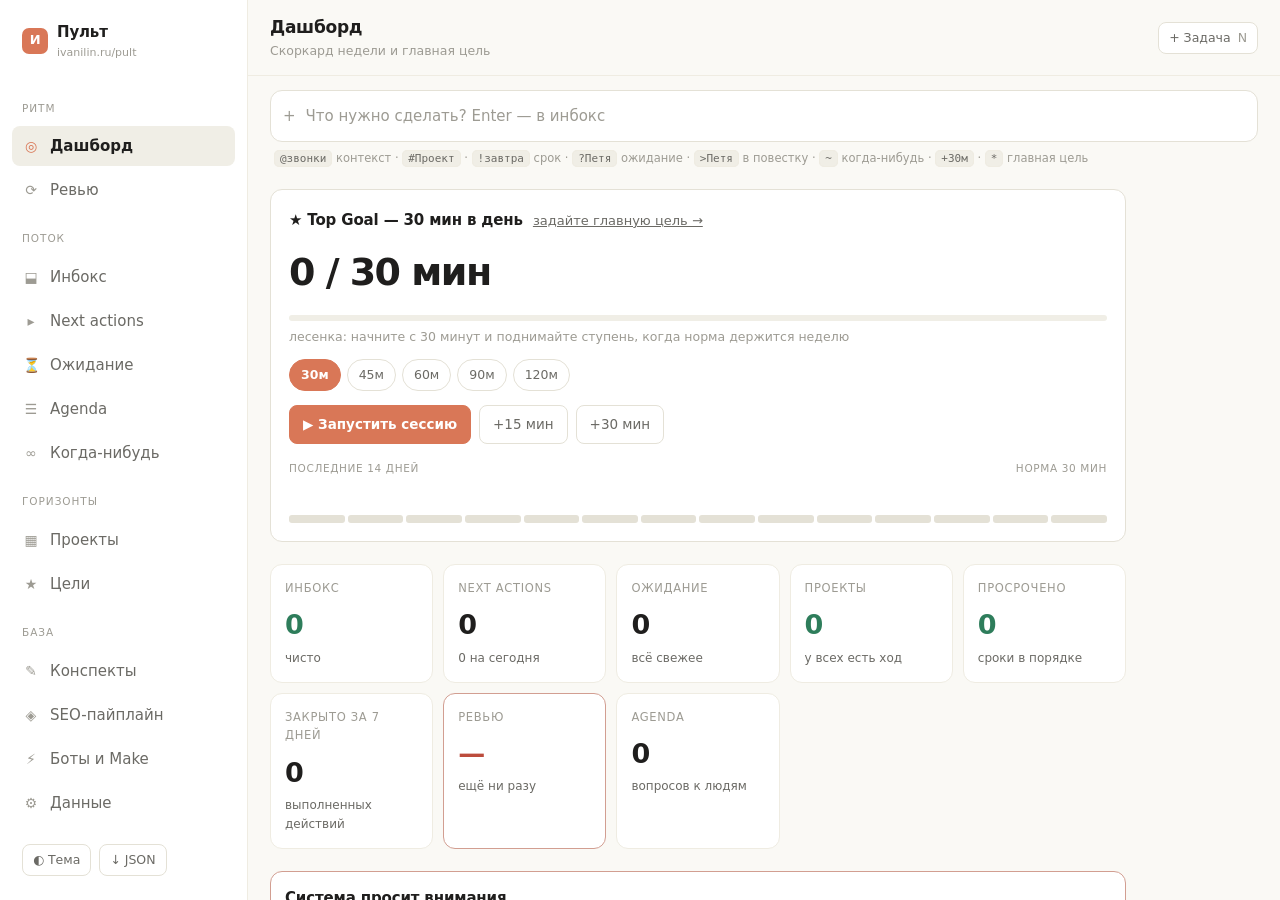
==== commit e7825bda: "Restyle in Claude's default palette Оформление переведено на фирменную палитру Claude: тёплый бежевы" ====
--- a/pult/index.html
+++ b/pult/index.html
@@ -1,25 +1,35 @@
 <!DOCTYPE html>
-<html lang="ru" data-theme="dark">
+<html lang="ru">
 <head>
   <meta charset="UTF-8">
   <meta name="viewport" content="width=device-width, initial-scale=1, viewport-fit=cover">
   <meta name="robots" content="noindex, nofollow">
-  <meta name="theme-color" content="#08090a" media="(prefers-color-scheme: dark)">
-  <meta name="theme-color" content="#f6f6f4" media="(prefers-color-scheme: light)">
+  <meta name="theme-color" content="#faf9f5" media="(prefers-color-scheme: light)">
+  <meta name="theme-color" content="#1f1e1d" media="(prefers-color-scheme: dark)">
   <meta name="apple-mobile-web-app-capable" content="yes">
   <meta name="apple-mobile-web-app-status-bar-style" content="black-translucent">
   <meta name="apple-mobile-web-app-title" content="Пульт">
   <title>Пульт — GTD-админка</title>
   <link rel="manifest" href="./manifest.webmanifest">
-  <link rel="icon" href="data:image/svg+xml,<svg xmlns='http://www.w3.org/2000/svg' viewBox='0 0 32 32'><rect width='32' height='32' rx='8' fill='%23d4ff4f'/><text x='16' y='23' font-size='20' font-family='sans-serif' font-weight='bold' text-anchor='middle' fill='%2314170a'>И</text></svg>">
+  <link rel="icon" href="data:image/svg+xml,<svg xmlns='http://www.w3.org/2000/svg' viewBox='0 0 32 32'><rect width='32' height='32' rx='8' fill='%23d97757'/><text x='16' y='23' font-size='20' font-family='sans-serif' font-weight='bold' text-anchor='middle' fill='%23ffffff'>И</text></svg>">
   <link rel="stylesheet" href="./assets/app.css">
+
+  <script>
+    /* Ставим тему до первой отрисовки, иначе экран мигает. */
+    try {
+      var saved = (JSON.parse(localStorage.getItem('ivanilin.gtd.v1')) || {}).settings || {};
+      var t = saved.theme || 'auto';
+      document.documentElement.setAttribute('data-theme',
+        t === 'auto' ? (matchMedia('(prefers-color-scheme: dark)').matches ? 'dark' : 'light') : t);
+    } catch (e) {}
+  </script>
 </head>
 <body>
   <div id="root"></div>
   <noscript>
     <div style="padding:40px;max-width:520px;margin:0 auto">
       <h1>Пульт</h1>
-      <p style="color:#8c8d97;margin-top:12px">Админка работает на JavaScript — включите его в браузере.</p>
+      <p style="color:#6b6a65;margin-top:12px">Админка работает на JavaScript — включите его в браузере.</p>
     </div>
   </noscript>
   <script type="module" src="./assets/app.js"></script>
--- a/pult/assets/app.css
+++ b/pult/assets/app.css
@@ -6,41 +6,68 @@
    ========================================================================== */
 
 :root {
-  --ink:        #08090a;
-  --surface:    #121316;
-  --surface-2:  #191a1e;
-  --line:       #26272d;
-  --line-soft:  #1c1d22;
-  --text:       #edeef1;
-  --muted:      #8c8d97;
-  --faint:      #5a5b64;
-  --accent:     #d4ff4f;
-  --accent-ink: #14170a;
-  --danger:     #ff6b5c;
-  --warn:       #ffc44d;
-  --ok:         #6ee7a0;
+  /* Фирменная палитра Claude: тёплая бумага и глиняный акцент.
+     Светлая тема основная, тёмная — по системе или переключателем. */
+  --ink:        #faf9f5;   /* фон страницы */
+  --surface:    #ffffff;
+  --surface-2:  #f0eee6;
+  --line:       #e4e1d6;
+  --line-soft:  #efece2;
+
+  --text:       #1f1e1d;
+  --muted:      #6b6a65;
+  --faint:      #9d9b93;
+
+  --accent:     #d97757;
+  --accent-ink: #ffffff;
+
+  --ok:         #2e7d5b;
+  --warn:       #b8791f;
+  --danger:     #bc4c3c;
+
   --radius:     12px;
   --radius-sm:  8px;
-  --shadow:     0 18px 40px rgba(0,0,0,.45);
+  --shadow:     0 12px 32px rgba(31,30,29,.10);
+
+  color-scheme: light;
+}
+
+@media (prefers-color-scheme: dark) {
+  :root:not([data-theme="light"]) {
+    --ink:        #1f1e1d;
+    --surface:    #262624;
+    --surface-2:  #30302e;
+    --line:       #413f3a;
+    --line-soft:  #333230;
+    --text:       #f5f4ee;
+    --muted:      #a6a49c;
+    --faint:      #78766f;
+    --accent:     #e08a6d;
+    --accent-ink: #1f1e1d;
+    --ok:         #6fc39a;
+    --warn:       #e0ac5c;
+    --danger:     #e8776a;
+    --shadow:     0 12px 32px rgba(0,0,0,.5);
+    color-scheme: dark;
+  }
+}
+
+:root[data-theme="dark"] {
+  --ink:        #1f1e1d;
+  --surface:    #262624;
+  --surface-2:  #30302e;
+  --line:       #413f3a;
+  --line-soft:  #333230;
+  --text:       #f5f4ee;
+  --muted:      #a6a49c;
+  --faint:      #78766f;
+  --accent:     #e08a6d;
+  --accent-ink: #1f1e1d;
+  --ok:         #6fc39a;
+  --warn:       #e0ac5c;
+  --danger:     #e8776a;
+  --shadow:     0 12px 32px rgba(0,0,0,.5);
   color-scheme: dark;
-}
-
-:root[data-theme="light"] {
-  --ink:        #f6f6f4;
-  --surface:    #ffffff;
-  --surface-2:  #f1f1ee;
-  --line:       #e0e0da;
-  --line-soft:  #ebebe6;
-  --text:       #16171a;
-  --muted:      #6c6d76;
-  --faint:      #9a9ba3;
-  --accent:     #4b6b00;
-  --accent-ink: #f4ffd0;
-  --danger:     #c8362a;
-  --warn:       #9a6a00;
-  --ok:         #1c7a4a;
-  --shadow:     0 18px 40px rgba(0,0,0,.12);
-  color-scheme: light;
 }
 
 * { margin: 0; padding: 0; box-sizing: border-box; }
@@ -50,7 +77,7 @@
 body {
   background: var(--ink);
   color: var(--text);
-  font: 15px/1.5 -apple-system, BlinkMacSystemFont, 'Segoe UI', Roboto, sans-serif;
+  font: 15px/1.6 ui-sans-serif, system-ui, -apple-system, BlinkMacSystemFont, 'Segoe UI', Roboto, 'Helvetica Neue', Arial, sans-serif;
   -webkit-font-smoothing: antialiased;
   overscroll-behavior-y: none;
 }
@@ -232,8 +259,8 @@
 }
 .strip { display: flex; gap: 3px; margin-top: 6px; align-items: flex-end; height: 40px; }
 .strip div {
-  flex: 1; background: var(--line-soft); border-radius: 3px;
-  min-height: 6px; position: relative;
+  flex: 1; background: var(--line); border-radius: 3px;
+  min-height: 8px; position: relative;
 }
 .strip div.hit { background: var(--accent); }
 .strip div.part { background: color-mix(in srgb, var(--accent) 40%, var(--surface-2)); }
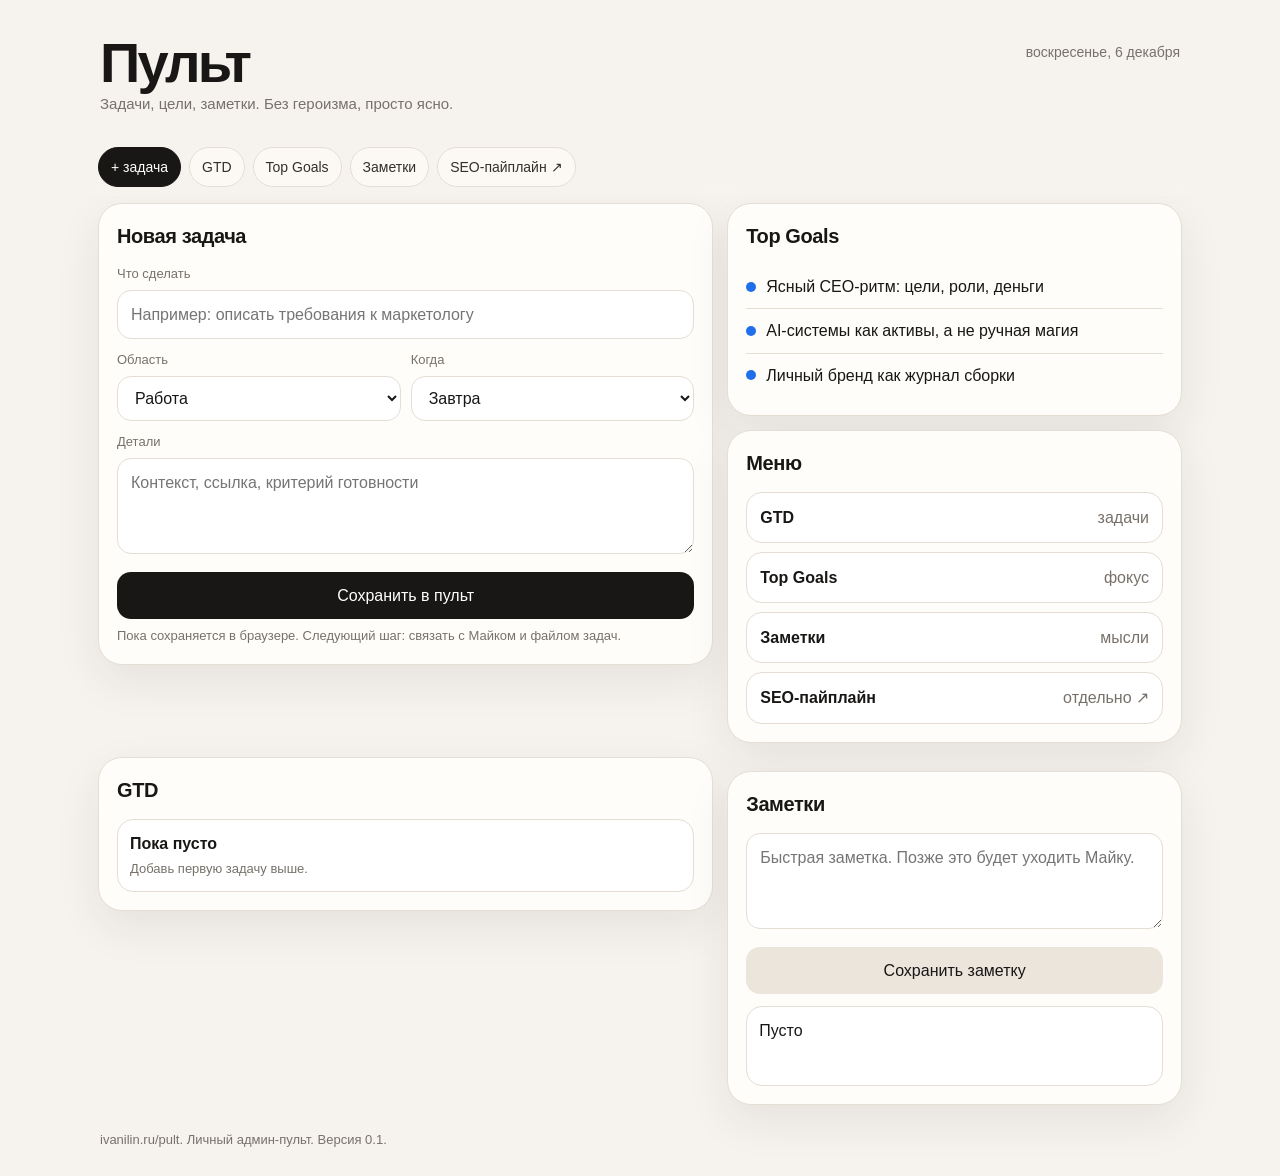
==== commit 73716a4a: "Add personal pult page" ====
--- a/pult/index.html
+++ b/pult/index.html
@@ -1,37 +1,460 @@
 <!DOCTYPE html>
 <html lang="ru">
 <head>
-  <meta charset="UTF-8">
-  <meta name="viewport" content="width=device-width, initial-scale=1, viewport-fit=cover">
-  <meta name="robots" content="noindex, nofollow">
-  <meta name="theme-color" content="#faf9f5" media="(prefers-color-scheme: light)">
-  <meta name="theme-color" content="#1f1e1d" media="(prefers-color-scheme: dark)">
-  <meta name="apple-mobile-web-app-capable" content="yes">
-  <meta name="apple-mobile-web-app-status-bar-style" content="black-translucent">
-  <meta name="apple-mobile-web-app-title" content="Пульт">
-  <title>Пульт — GTD-админка</title>
-  <link rel="manifest" href="./manifest.webmanifest">
-  <link rel="icon" href="data:image/svg+xml,<svg xmlns='http://www.w3.org/2000/svg' viewBox='0 0 32 32'><rect width='32' height='32' rx='8' fill='%23d97757'/><text x='16' y='23' font-size='20' font-family='sans-serif' font-weight='bold' text-anchor='middle' fill='%23ffffff'>И</text></svg>">
-  <link rel="stylesheet" href="./assets/app.css">
-
-  <script>
-    /* Ставим тему до первой отрисовки, иначе экран мигает. */
-    try {
-      var saved = (JSON.parse(localStorage.getItem('ivanilin.gtd.v1')) || {}).settings || {};
-      var t = saved.theme || 'auto';
-      document.documentElement.setAttribute('data-theme',
-        t === 'auto' ? (matchMedia('(prefers-color-scheme: dark)').matches ? 'dark' : 'light') : t);
-    } catch (e) {}
-  </script>
+  <meta charset="UTF-8" />
+  <meta name="viewport" content="width=device-width, initial-scale=1.0" />
+  <title>Пульт Ивана</title>
+  <style>
+    :root {
+      --bg: #f6f3ee;
+      --card: #fffdf9;
+      --text: #181715;
+      --muted: #77716a;
+      --line: #e4ded5;
+      --accent: #1f6feb;
+      --green: #177245;
+      --red: #b3261e;
+      --shadow: 0 16px 45px rgba(36, 30, 20, .08);
+    }
+
+    * { box-sizing: border-box; }
+
+    body {
+      margin: 0;
+      background: var(--bg);
+      color: var(--text);
+      font-family: -apple-system, BlinkMacSystemFont, "Segoe UI", Roboto, Arial, sans-serif;
+      line-height: 1.45;
+    }
+
+    a { color: inherit; }
+
+    .shell {
+      width: min(1120px, 100%);
+      margin: 0 auto;
+      padding: 18px;
+    }
+
+    header {
+      display: flex;
+      justify-content: space-between;
+      align-items: flex-start;
+      gap: 16px;
+      padding: 18px 2px 22px;
+    }
+
+    h1 {
+      margin: 0 0 4px;
+      font-size: clamp(30px, 6vw, 56px);
+      line-height: .95;
+      letter-spacing: -.05em;
+    }
+
+    .sub {
+      margin: 0;
+      color: var(--muted);
+      font-size: 15px;
+    }
+
+    .date {
+      min-width: 112px;
+      text-align: right;
+      color: var(--muted);
+      font-size: 14px;
+      padding-top: 6px;
+    }
+
+    nav {
+      position: sticky;
+      top: 0;
+      z-index: 2;
+      display: flex;
+      gap: 8px;
+      overflow-x: auto;
+      padding: 10px 0 16px;
+      background: linear-gradient(var(--bg) 75%, rgba(246, 243, 238, 0));
+    }
+
+    nav a {
+      flex: 0 0 auto;
+      text-decoration: none;
+      padding: 9px 12px;
+      border: 1px solid var(--line);
+      border-radius: 999px;
+      background: rgba(255, 253, 249, .72);
+      color: #33302c;
+      font-size: 14px;
+    }
+
+    nav a.primary {
+      background: var(--text);
+      color: white;
+      border-color: var(--text);
+    }
+
+    .grid {
+      display: grid;
+      grid-template-columns: 1.15fr .85fr;
+      gap: 14px;
+      align-items: start;
+    }
+
+    .card {
+      background: var(--card);
+      border: 1px solid var(--line);
+      border-radius: 24px;
+      padding: 18px;
+      box-shadow: var(--shadow);
+    }
+
+    .card + .card { margin-top: 14px; }
+
+    h2 {
+      margin: 0 0 14px;
+      font-size: 20px;
+      letter-spacing: -.02em;
+    }
+
+    label {
+      display: block;
+      margin: 12px 0 6px;
+      color: var(--muted);
+      font-size: 13px;
+    }
+
+    input, textarea, select, button {
+      width: 100%;
+      font: inherit;
+      border-radius: 14px;
+    }
+
+    input, textarea, select {
+      border: 1px solid var(--line);
+      background: #fff;
+      color: var(--text);
+      padding: 12px 13px;
+      outline: none;
+    }
+
+    textarea { min-height: 96px; resize: vertical; }
+
+    input:focus, textarea:focus, select:focus {
+      border-color: rgba(31, 111, 235, .55);
+      box-shadow: 0 0 0 4px rgba(31, 111, 235, .09);
+    }
+
+    .row {
+      display: grid;
+      grid-template-columns: 1fr 1fr;
+      gap: 10px;
+    }
+
+    button {
+      border: 0;
+      background: var(--text);
+      color: white;
+      padding: 12px 14px;
+      cursor: pointer;
+      margin-top: 12px;
+    }
+
+    button.secondary {
+      background: #ebe5dc;
+      color: var(--text);
+    }
+
+    .hint {
+      color: var(--muted);
+      font-size: 13px;
+      margin: 8px 0 0;
+    }
+
+    .list {
+      display: grid;
+      gap: 9px;
+    }
+
+    .item {
+      border: 1px solid var(--line);
+      border-radius: 16px;
+      padding: 12px;
+      background: #fff;
+    }
+
+    .item-head {
+      display: flex;
+      justify-content: space-between;
+      gap: 10px;
+      align-items: flex-start;
+    }
+
+    .item-title {
+      font-weight: 650;
+      word-break: break-word;
+    }
+
+    .meta {
+      margin-top: 5px;
+      color: var(--muted);
+      font-size: 13px;
+    }
+
+    .tag {
+      display: inline-block;
+      padding: 4px 8px;
+      border-radius: 999px;
+      background: #f0ece5;
+      color: #4a443d;
+      font-size: 12px;
+      white-space: nowrap;
+    }
+
+    .delete {
+      width: auto;
+      margin: 0;
+      padding: 5px 8px;
+      background: transparent;
+      color: var(--muted);
+      border: 1px solid var(--line);
+      font-size: 12px;
+    }
+
+    .goal {
+      display: flex;
+      gap: 10px;
+      align-items: center;
+      padding: 10px 0;
+      border-bottom: 1px solid var(--line);
+    }
+
+    .goal:last-child { border-bottom: 0; }
+
+    .dot {
+      width: 10px;
+      height: 10px;
+      border-radius: 50%;
+      background: var(--accent);
+      flex: 0 0 auto;
+    }
+
+    .quick-links {
+      display: grid;
+      grid-template-columns: 1fr;
+      gap: 9px;
+    }
+
+    .quick-links a {
+      display: flex;
+      justify-content: space-between;
+      gap: 12px;
+      text-decoration: none;
+      padding: 13px;
+      border: 1px solid var(--line);
+      border-radius: 16px;
+      background: #fff;
+    }
+
+    .quick-links span { color: var(--muted); }
+
+    .note {
+      white-space: pre-wrap;
+      word-break: break-word;
+      background: #fff;
+      border: 1px solid var(--line);
+      border-radius: 16px;
+      padding: 12px;
+      min-height: 80px;
+    }
+
+    footer {
+      color: var(--muted);
+      font-size: 13px;
+      padding: 26px 2px 8px;
+    }
+
+    @media (max-width: 820px) {
+      .shell { padding: 14px; }
+      header { display: block; }
+      .date { text-align: left; margin-top: 10px; }
+      .grid { grid-template-columns: 1fr; }
+      .row { grid-template-columns: 1fr; }
+      .card { border-radius: 20px; padding: 15px; }
+      nav { margin-left: -14px; margin-right: -14px; padding-left: 14px; padding-right: 14px; }
+    }
+  </style>
 </head>
 <body>
-  <div id="root"></div>
-  <noscript>
-    <div style="padding:40px;max-width:520px;margin:0 auto">
-      <h1>Пульт</h1>
-      <p style="color:#6b6a65;margin-top:12px">Админка работает на JavaScript — включите его в браузере.</p>
-    </div>
-  </noscript>
-  <script type="module" src="./assets/app.js"></script>
+  <div class="shell">
+    <header>
+      <div>
+        <h1>Пульт</h1>
+        <p class="sub">Задачи, цели, заметки. Без героизма, просто ясно.</p>
+      </div>
+      <div class="date" id="today"></div>
+    </header>
+
+    <nav aria-label="Разделы">
+      <a class="primary" href="#task">+ задача</a>
+      <a href="#gtd">GTD</a>
+      <a href="#goals">Top Goals</a>
+      <a href="#notes">Заметки</a>
+      <a href="/seo-status/" target="_blank" rel="noopener">SEO-пайплайн ↗</a>
+    </nav>
+
+    <main class="grid">
+      <section class="card" id="task">
+        <h2>Новая задача</h2>
+        <form id="taskForm">
+          <label for="title">Что сделать</label>
+          <input id="title" name="title" placeholder="Например: описать требования к маркетологу" required />
+
+          <div class="row">
+            <div>
+              <label for="area">Область</label>
+              <select id="area" name="area">
+                <option>Работа</option>
+                <option>Личное</option>
+                <option>CRM Group</option>
+                <option>AgentIQ</option>
+                <option>SEO</option>
+                <option>Зерно</option>
+              </select>
+            </div>
+            <div>
+              <label for="when">Когда</label>
+              <select id="when" name="when">
+                <option>Сегодня</option>
+                <option selected>Завтра</option>
+                <option>На неделе</option>
+                <option>Когда будет ресурс</option>
+              </select>
+            </div>
+          </div>
+
+          <label for="details">Детали</label>
+          <textarea id="details" name="details" placeholder="Контекст, ссылка, критерий готовности"></textarea>
+
+          <button type="submit">Сохранить в пульт</button>
+          <p class="hint">Пока сохраняется в браузере. Следующий шаг: связать с Майком и файлом задач.</p>
+        </form>
+      </section>
+
+      <aside>
+        <section class="card" id="goals">
+          <h2>Top Goals</h2>
+          <div class="goal"><span class="dot"></span><div>Ясный CEO-ритм: цели, роли, деньги</div></div>
+          <div class="goal"><span class="dot"></span><div>AI-системы как активы, а не ручная магия</div></div>
+          <div class="goal"><span class="dot"></span><div>Личный бренд как журнал сборки</div></div>
+        </section>
+
+        <section class="card">
+          <h2>Меню</h2>
+          <div class="quick-links">
+            <a href="#gtd"><strong>GTD</strong><span>задачи</span></a>
+            <a href="#goals"><strong>Top Goals</strong><span>фокус</span></a>
+            <a href="#notes"><strong>Заметки</strong><span>мысли</span></a>
+            <a href="/seo-status/" target="_blank" rel="noopener"><strong>SEO-пайплайн</strong><span>отдельно ↗</span></a>
+          </div>
+        </section>
+      </aside>
+
+      <section class="card" id="gtd">
+        <h2>GTD</h2>
+        <div class="list" id="taskList"></div>
+      </section>
+
+      <section class="card" id="notes">
+        <h2>Заметки</h2>
+        <textarea id="notesInput" placeholder="Быстрая заметка. Позже это будет уходить Майку."></textarea>
+        <button class="secondary" id="saveNote" type="button">Сохранить заметку</button>
+        <div class="note" id="noteBox" style="margin-top:12px"></div>
+      </section>
+    </main>
+
+    <footer>
+      ivanilin.ru/pult. Личный админ-пульт. Версия 0.1.
+    </footer>
+  </div>
+
+  <script>
+    const $ = (id) => document.getElementById(id);
+    const storageKey = 'ivan-pult-tasks-v1';
+    const notesKey = 'ivan-pult-notes-v1';
+
+    $('today').textContent = new Date().toLocaleDateString('ru-RU', {
+      weekday: 'long', day: 'numeric', month: 'long'
+    });
+
+    function getTasks() {
+      try { return JSON.parse(localStorage.getItem(storageKey)) || []; }
+      catch { return []; }
+    }
+
+    function setTasks(tasks) {
+      localStorage.setItem(storageKey, JSON.stringify(tasks));
+      renderTasks();
+    }
+
+    function renderTasks() {
+      const tasks = getTasks();
+      const list = $('taskList');
+      if (!tasks.length) {
+        list.innerHTML = '<div class="item"><div class="item-title">Пока пусто</div><div class="meta">Добавь первую задачу выше.</div></div>';
+        return;
+      }
+      list.innerHTML = tasks.map((task, index) => `
+        <div class="item">
+          <div class="item-head">
+            <div>
+              <div class="item-title">${escapeHtml(task.title)}</div>
+              <div class="meta">${escapeHtml(task.when)} · ${escapeHtml(task.area)}</div>
+            </div>
+            <button class="delete" onclick="deleteTask(${index})">убрать</button>
+          </div>
+          ${task.details ? `<div class="meta">${escapeHtml(task.details)}</div>` : ''}
+        </div>
+      `).join('');
+    }
+
+    function deleteTask(index) {
+      const tasks = getTasks();
+      tasks.splice(index, 1);
+      setTasks(tasks);
+    }
+    window.deleteTask = deleteTask;
+
+    function escapeHtml(str) {
+      return String(str).replace(/[&<>'"]/g, (ch) => ({
+        '&': '&amp;', '<': '&lt;', '>': '&gt;', "'": '&#39;', '"': '&quot;'
+      }[ch]));
+    }
+
+    $('taskForm').addEventListener('submit', (event) => {
+      event.preventDefault();
+      const form = new FormData(event.currentTarget);
+      const task = {
+        title: form.get('title').trim(),
+        area: form.get('area'),
+        when: form.get('when'),
+        details: form.get('details').trim(),
+        createdAt: new Date().toISOString()
+      };
+      if (!task.title) return;
+      setTasks([task, ...getTasks()]);
+      event.currentTarget.reset();
+      $('when').value = 'Завтра';
+    });
+
+    $('saveNote').addEventListener('click', () => {
+      const text = $('notesInput').value.trim();
+      localStorage.setItem(notesKey, text);
+      $('noteBox').textContent = text || 'Пусто';
+    });
+
+    const savedNote = localStorage.getItem(notesKey) || '';
+    $('notesInput').value = savedNote;
+    $('noteBox').textContent = savedNote || 'Пусто';
+    renderTasks();
+  </script>
 </body>
 </html>
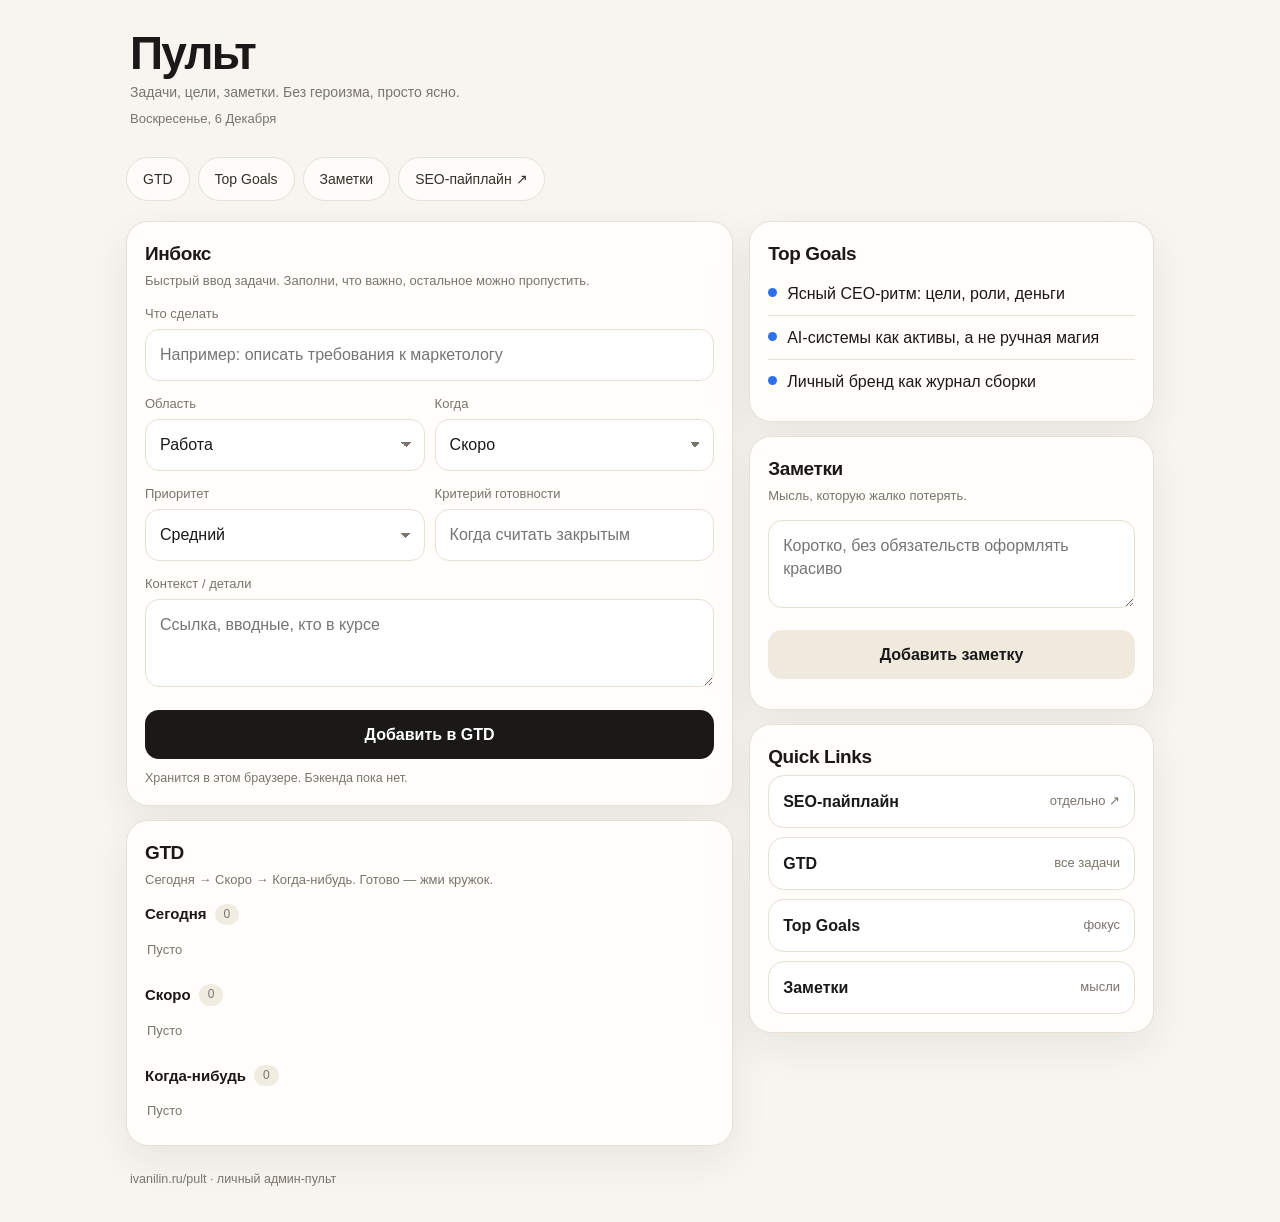
==== commit d4081fa2: "Improve pult dashboard via Claude" ====
--- a/pult/index.html
+++ b/pult/index.html
@@ -6,15 +6,18 @@
   <title>Пульт Ивана</title>
   <style>
     :root {
-      --bg: #f6f3ee;
-      --card: #fffdf9;
-      --text: #181715;
-      --muted: #77716a;
-      --line: #e4ded5;
-      --accent: #1f6feb;
-      --green: #177245;
+      --bg: #f7f5f0;
+      --card: #fffefb;
+      --text: #1a1917;
+      --muted: #7a746c;
+      --line: #e6e0d5;
+      --accent: #2f6fed;
+      --accent-soft: #eaf0fe;
       --red: #b3261e;
-      --shadow: 0 16px 45px rgba(36, 30, 20, .08);
+      --red-soft: #fbeae8;
+      --green: #17724a;
+      --green-soft: #e8f4ee;
+      --shadow: 0 14px 40px rgba(40, 32, 20, .07);
     }
 
     * { box-sizing: border-box; }
@@ -25,99 +28,107 @@
       color: var(--text);
       font-family: -apple-system, BlinkMacSystemFont, "Segoe UI", Roboto, Arial, sans-serif;
       line-height: 1.45;
+      -webkit-font-smoothing: antialiased;
     }
 
     a { color: inherit; }
 
     .shell {
-      width: min(1120px, 100%);
+      width: min(1080px, 100%);
       margin: 0 auto;
-      padding: 18px;
+      padding: 16px;
     }
 
     header {
-      display: flex;
-      justify-content: space-between;
-      align-items: flex-start;
-      gap: 16px;
-      padding: 18px 2px 22px;
+      padding: 14px 4px 18px;
     }
 
     h1 {
-      margin: 0 0 4px;
-      font-size: clamp(30px, 6vw, 56px);
+      margin: 0 0 2px;
+      font-size: clamp(30px, 8vw, 46px);
       line-height: .95;
-      letter-spacing: -.05em;
+      letter-spacing: -.04em;
     }
 
     .sub {
-      margin: 0;
-      color: var(--muted);
-      font-size: 15px;
+      margin: 6px 0 0;
+      color: var(--muted);
+      font-size: 14px;
     }
 
     .date {
-      min-width: 112px;
-      text-align: right;
-      color: var(--muted);
-      font-size: 14px;
-      padding-top: 6px;
+      margin-top: 8px;
+      color: var(--muted);
+      font-size: 13px;
+      text-transform: capitalize;
     }
 
     nav {
       position: sticky;
       top: 0;
-      z-index: 2;
+      z-index: 3;
       display: flex;
       gap: 8px;
       overflow-x: auto;
+      -webkit-overflow-scrolling: touch;
       padding: 10px 0 16px;
-      background: linear-gradient(var(--bg) 75%, rgba(246, 243, 238, 0));
-    }
+      margin: 0 -16px;
+      padding-left: 16px;
+      padding-right: 16px;
+      background: linear-gradient(var(--bg) 78%, rgba(247, 245, 240, 0));
+      scrollbar-width: none;
+    }
+
+    nav::-webkit-scrollbar { display: none; }
 
     nav a {
       flex: 0 0 auto;
       text-decoration: none;
-      padding: 9px 12px;
+      display: flex;
+      align-items: center;
+      padding: 11px 16px;
+      min-height: 40px;
       border: 1px solid var(--line);
       border-radius: 999px;
-      background: rgba(255, 253, 249, .72);
+      background: rgba(255, 254, 251, .8);
       color: #33302c;
       font-size: 14px;
-    }
-
-    nav a.primary {
-      background: var(--text);
-      color: white;
-      border-color: var(--text);
-    }
-
-    .grid {
+      font-weight: 500;
+      white-space: nowrap;
+    }
+
+    main {
       display: grid;
-      grid-template-columns: 1.15fr .85fr;
+      grid-template-columns: 1fr;
       gap: 14px;
       align-items: start;
     }
+
+    .col { display: grid; gap: 14px; }
 
     .card {
       background: var(--card);
       border: 1px solid var(--line);
-      border-radius: 24px;
+      border-radius: 22px;
       padding: 18px;
       box-shadow: var(--shadow);
     }
 
-    .card + .card { margin-top: 14px; }
-
     h2 {
+      margin: 0 0 4px;
+      font-size: 19px;
+      letter-spacing: -.02em;
+    }
+
+    .card-hint {
       margin: 0 0 14px;
-      font-size: 20px;
-      letter-spacing: -.02em;
+      color: var(--muted);
+      font-size: 13px;
     }
 
     label {
       display: block;
-      margin: 12px 0 6px;
+      margin: 14px 0 6px;
       color: var(--muted);
       font-size: 13px;
     }
@@ -132,18 +143,29 @@
       border: 1px solid var(--line);
       background: #fff;
       color: var(--text);
-      padding: 12px 13px;
+      padding: 13px 14px;
+      min-height: 46px;
       outline: none;
-    }
-
-    textarea { min-height: 96px; resize: vertical; }
+      -webkit-appearance: none;
+      appearance: none;
+    }
+
+    select {
+      background-image: linear-gradient(45deg, transparent 50%, var(--muted) 50%), linear-gradient(135deg, var(--muted) 50%, transparent 50%);
+      background-position: calc(100% - 18px) center, calc(100% - 13px) center;
+      background-size: 5px 5px, 5px 5px;
+      background-repeat: no-repeat;
+      padding-right: 34px;
+    }
+
+    textarea { min-height: 88px; resize: vertical; }
 
     input:focus, textarea:focus, select:focus {
-      border-color: rgba(31, 111, 235, .55);
-      box-shadow: 0 0 0 4px rgba(31, 111, 235, .09);
-    }
-
-    .row {
+      border-color: rgba(47, 111, 237, .55);
+      box-shadow: 0 0 0 4px rgba(47, 111, 237, .1);
+    }
+
+    .row2 {
       display: grid;
       grid-template-columns: 1fr 1fr;
       gap: 10px;
@@ -153,193 +175,319 @@
       border: 0;
       background: var(--text);
       color: white;
-      padding: 12px 14px;
+      padding: 13px 14px;
+      min-height: 48px;
       cursor: pointer;
-      margin-top: 12px;
-    }
+      margin-top: 16px;
+      font-weight: 600;
+    }
+
+    button:active { opacity: .85; }
 
     button.secondary {
-      background: #ebe5dc;
+      background: #efe9de;
       color: var(--text);
     }
 
     .hint {
       color: var(--muted);
+      font-size: 12.5px;
+      margin: 10px 0 0;
+    }
+
+    /* GTD */
+    .gtd-group + .gtd-group { margin-top: 18px; }
+
+    .gtd-head {
+      display: flex;
+      align-items: center;
+      gap: 8px;
+      margin-bottom: 10px;
+    }
+
+    .gtd-head h3 {
+      margin: 0;
+      font-size: 15px;
+      font-weight: 650;
+    }
+
+    .count {
+      background: #f0ece2;
+      color: var(--muted);
+      font-size: 12px;
+      border-radius: 999px;
+      padding: 2px 9px;
+      min-width: 22px;
+      text-align: center;
+    }
+
+    .task-list { display: grid; gap: 8px; }
+
+    .task {
+      display: flex;
+      gap: 10px;
+      align-items: flex-start;
+      border: 1px solid var(--line);
+      border-radius: 16px;
+      padding: 11px;
+      background: #fff;
+    }
+
+    .check {
+      flex: 0 0 auto;
+      width: 30px;
+      height: 30px;
+      min-height: 30px;
+      margin: 0;
+      padding: 0;
+      border-radius: 50%;
+      border: 1.5px solid var(--line);
+      background: #fff;
+      color: transparent;
+      font-size: 15px;
+      line-height: 1;
+      display: flex;
+      align-items: center;
+      justify-content: center;
+    }
+
+    .check:hover, .check:active {
+      border-color: var(--green);
+      color: var(--green);
+      background: var(--green-soft);
+    }
+
+    .task-body { flex: 1; min-width: 0; }
+
+    .task-title-row {
+      display: flex;
+      justify-content: space-between;
+      align-items: flex-start;
+      gap: 8px;
+    }
+
+    .task-title {
+      font-weight: 600;
+      word-break: break-word;
+    }
+
+    .task-meta {
+      margin-top: 4px;
+      color: var(--muted);
+      font-size: 12.5px;
+      word-break: break-word;
+    }
+
+    .task-done {
+      margin-top: 4px;
+      font-size: 12.5px;
+      color: var(--green);
+    }
+
+    .tag {
+      display: inline-flex;
+      align-items: center;
+      flex: 0 0 auto;
+      padding: 3px 9px;
+      border-radius: 999px;
+      background: #f0ece2;
+      color: #4a443d;
+      font-size: 11.5px;
+      white-space: nowrap;
+    }
+
+    .tag-high { background: var(--red-soft); color: var(--red); }
+    .tag-medium { background: var(--accent-soft); color: var(--accent); }
+    .tag-low { background: #f0ece2; color: var(--muted); }
+
+    .empty {
+      color: var(--muted);
       font-size: 13px;
-      margin: 8px 0 0;
-    }
-
-    .list {
-      display: grid;
-      gap: 9px;
-    }
-
-    .item {
+      padding: 6px 2px;
+    }
+
+    /* Goals */
+    .goal {
+      display: flex;
+      gap: 10px;
+      align-items: flex-start;
+      padding: 10px 0;
+      border-bottom: 1px solid var(--line);
+    }
+
+    .goal:last-child { border-bottom: 0; }
+
+    .dot {
+      width: 9px;
+      height: 9px;
+      margin-top: 6px;
+      border-radius: 50%;
+      background: var(--accent);
+      flex: 0 0 auto;
+    }
+
+    /* Notes */
+    .note-list { display: grid; gap: 8px; margin-top: 12px; }
+
+    .note {
+      display: flex;
+      gap: 10px;
+      align-items: flex-start;
+      justify-content: space-between;
+      white-space: pre-wrap;
+      word-break: break-word;
+      background: #fffdf6;
       border: 1px solid var(--line);
       border-radius: 16px;
       padding: 12px;
-      background: #fff;
-    }
-
-    .item-head {
-      display: flex;
-      justify-content: space-between;
-      gap: 10px;
-      align-items: flex-start;
-    }
-
-    .item-title {
-      font-weight: 650;
-      word-break: break-word;
-    }
-
-    .meta {
-      margin-top: 5px;
-      color: var(--muted);
-      font-size: 13px;
-    }
-
-    .tag {
-      display: inline-block;
-      padding: 4px 8px;
-      border-radius: 999px;
-      background: #f0ece5;
-      color: #4a443d;
-      font-size: 12px;
+      font-size: 14px;
+    }
+
+    .note time {
+      flex: 0 0 auto;
+      color: var(--muted);
+      font-size: 11.5px;
       white-space: nowrap;
-    }
-
-    .delete {
+      margin-top: 1px;
+    }
+
+    .note-del {
       width: auto;
+      min-height: 28px;
       margin: 0;
-      padding: 5px 8px;
+      padding: 4px 9px;
       background: transparent;
       color: var(--muted);
       border: 1px solid var(--line);
       font-size: 12px;
-    }
-
-    .goal {
-      display: flex;
-      gap: 10px;
+      font-weight: 400;
+      flex: 0 0 auto;
+    }
+
+    /* Quick links */
+    .quick-links { display: grid; gap: 9px; }
+
+    .quick-links a {
+      display: flex;
+      justify-content: space-between;
       align-items: center;
-      padding: 10px 0;
-      border-bottom: 1px solid var(--line);
-    }
-
-    .goal:last-child { border-bottom: 0; }
-
-    .dot {
-      width: 10px;
-      height: 10px;
-      border-radius: 50%;
-      background: var(--accent);
-      flex: 0 0 auto;
-    }
-
-    .quick-links {
-      display: grid;
-      grid-template-columns: 1fr;
-      gap: 9px;
-    }
-
-    .quick-links a {
-      display: flex;
-      justify-content: space-between;
       gap: 12px;
       text-decoration: none;
-      padding: 13px;
+      padding: 14px;
+      min-height: 48px;
       border: 1px solid var(--line);
       border-radius: 16px;
       background: #fff;
-    }
-
-    .quick-links span { color: var(--muted); }
-
-    .note {
-      white-space: pre-wrap;
-      word-break: break-word;
-      background: #fff;
-      border: 1px solid var(--line);
-      border-radius: 16px;
-      padding: 12px;
-      min-height: 80px;
-    }
+      font-weight: 500;
+    }
+
+    .quick-links span { color: var(--muted); font-weight: 400; font-size: 13px; }
 
     footer {
       color: var(--muted);
-      font-size: 13px;
-      padding: 26px 2px 8px;
-    }
-
-    @media (max-width: 820px) {
-      .shell { padding: 14px; }
-      header { display: block; }
-      .date { text-align: left; margin-top: 10px; }
-      .grid { grid-template-columns: 1fr; }
-      .row { grid-template-columns: 1fr; }
-      .card { border-radius: 20px; padding: 15px; }
-      nav { margin-left: -14px; margin-right: -14px; padding-left: 14px; padding-right: 14px; }
+      font-size: 12.5px;
+      padding: 24px 4px 8px;
+    }
+
+    @media (min-width: 900px) {
+      .shell { padding: 26px; }
+      header { padding-top: 6px; }
+      nav { margin: 0 0 4px; padding: 10px 0 16px; }
+      main { grid-template-columns: 1.2fr .8fr; gap: 16px; }
     }
   </style>
 </head>
 <body>
   <div class="shell">
     <header>
-      <div>
-        <h1>Пульт</h1>
-        <p class="sub">Задачи, цели, заметки. Без героизма, просто ясно.</p>
-      </div>
+      <h1>Пульт</h1>
+      <p class="sub">Задачи, цели, заметки. Без героизма, просто ясно.</p>
       <div class="date" id="today"></div>
     </header>
 
     <nav aria-label="Разделы">
-      <a class="primary" href="#task">+ задача</a>
       <a href="#gtd">GTD</a>
       <a href="#goals">Top Goals</a>
       <a href="#notes">Заметки</a>
       <a href="/seo-status/" target="_blank" rel="noopener">SEO-пайплайн ↗</a>
     </nav>
 
-    <main class="grid">
-      <section class="card" id="task">
-        <h2>Новая задача</h2>
-        <form id="taskForm">
-          <label for="title">Что сделать</label>
-          <input id="title" name="title" placeholder="Например: описать требования к маркетологу" required />
-
-          <div class="row">
-            <div>
-              <label for="area">Область</label>
-              <select id="area" name="area">
-                <option>Работа</option>
-                <option>Личное</option>
-                <option>CRM Group</option>
-                <option>AgentIQ</option>
-                <option>SEO</option>
-                <option>Зерно</option>
-              </select>
+    <main>
+      <div class="col">
+        <section class="card" id="inbox">
+          <h2>Инбокс</h2>
+          <p class="card-hint">Быстрый ввод задачи. Заполни, что важно, остальное можно пропустить.</p>
+          <form id="taskForm">
+            <label for="title">Что сделать</label>
+            <input id="title" name="title" placeholder="Например: описать требования к маркетологу" required />
+
+            <div class="row2">
+              <div>
+                <label for="area">Область</label>
+                <select id="area" name="area">
+                  <option>Работа</option>
+                  <option>Личное</option>
+                  <option>CRM Group</option>
+                  <option>AgentIQ</option>
+                  <option>SEO</option>
+                  <option>Зерно</option>
+                </select>
+              </div>
+              <div>
+                <label for="when">Когда</label>
+                <select id="when" name="when">
+                  <option value="today">Сегодня</option>
+                  <option value="next" selected>Скоро</option>
+                  <option value="later">Когда-нибудь</option>
+                </select>
+              </div>
             </div>
-            <div>
-              <label for="when">Когда</label>
-              <select id="when" name="when">
-                <option>Сегодня</option>
-                <option selected>Завтра</option>
-                <option>На неделе</option>
-                <option>Когда будет ресурс</option>
-              </select>
+
+            <div class="row2">
+              <div>
+                <label for="priority">Приоритет</label>
+                <select id="priority" name="priority">
+                  <option value="high">Высокий</option>
+                  <option value="medium" selected>Средний</option>
+                  <option value="low">Низкий</option>
+                </select>
+              </div>
+              <div>
+                <label for="done">Критерий готовности</label>
+                <input id="done" name="done" placeholder="Когда считать закрытым" />
+              </div>
             </div>
+
+            <label for="details">Контекст / детали</label>
+            <textarea id="details" name="details" placeholder="Ссылка, вводные, кто в курсе"></textarea>
+
+            <button type="submit">Добавить в GTD</button>
+            <p class="hint">Хранится в этом браузере. Бэкенда пока нет.</p>
+          </form>
+        </section>
+
+        <section class="card" id="gtd">
+          <h2>GTD</h2>
+          <p class="card-hint">Сегодня → Скоро → Когда-нибудь. Готово — жми кружок.</p>
+
+          <div class="gtd-group">
+            <div class="gtd-head"><h3>Сегодня</h3><span class="count" id="count-today">0</span></div>
+            <div class="task-list" id="list-today"></div>
           </div>
 
-          <label for="details">Детали</label>
-          <textarea id="details" name="details" placeholder="Контекст, ссылка, критерий готовности"></textarea>
-
-          <button type="submit">Сохранить в пульт</button>
-          <p class="hint">Пока сохраняется в браузере. Следующий шаг: связать с Майком и файлом задач.</p>
-        </form>
-      </section>
-
-      <aside>
+          <div class="gtd-group">
+            <div class="gtd-head"><h3>Скоро</h3><span class="count" id="count-next">0</span></div>
+            <div class="task-list" id="list-next"></div>
+          </div>
+
+          <div class="gtd-group">
+            <div class="gtd-head"><h3>Когда-нибудь</h3><span class="count" id="count-later">0</span></div>
+            <div class="task-list" id="list-later"></div>
+          </div>
+        </section>
+      </div>
+
+      <div class="col">
         <section class="card" id="goals">
           <h2>Top Goals</h2>
           <div class="goal"><span class="dot"></span><div>Ясный CEO-ритм: цели, роли, деньги</div></div>
@@ -347,81 +495,118 @@
           <div class="goal"><span class="dot"></span><div>Личный бренд как журнал сборки</div></div>
         </section>
 
-        <section class="card">
-          <h2>Меню</h2>
+        <section class="card" id="notes">
+          <h2>Заметки</h2>
+          <p class="card-hint">Мысль, которую жалко потерять.</p>
+          <textarea id="notesInput" placeholder="Коротко, без обязательств оформлять красиво"></textarea>
+          <button class="secondary" id="saveNote" type="button">Добавить заметку</button>
+          <div class="note-list" id="noteList"></div>
+        </section>
+
+        <section class="card" id="links">
+          <h2>Quick Links</h2>
           <div class="quick-links">
-            <a href="#gtd"><strong>GTD</strong><span>задачи</span></a>
+            <a href="/seo-status/" target="_blank" rel="noopener"><strong>SEO-пайплайн</strong><span>отдельно ↗</span></a>
+            <a href="#gtd"><strong>GTD</strong><span>все задачи</span></a>
             <a href="#goals"><strong>Top Goals</strong><span>фокус</span></a>
             <a href="#notes"><strong>Заметки</strong><span>мысли</span></a>
-            <a href="/seo-status/" target="_blank" rel="noopener"><strong>SEO-пайплайн</strong><span>отдельно ↗</span></a>
           </div>
         </section>
-      </aside>
-
-      <section class="card" id="gtd">
-        <h2>GTD</h2>
-        <div class="list" id="taskList"></div>
-      </section>
-
-      <section class="card" id="notes">
-        <h2>Заметки</h2>
-        <textarea id="notesInput" placeholder="Быстрая заметка. Позже это будет уходить Майку."></textarea>
-        <button class="secondary" id="saveNote" type="button">Сохранить заметку</button>
-        <div class="note" id="noteBox" style="margin-top:12px"></div>
-      </section>
+      </div>
     </main>
 
     <footer>
-      ivanilin.ru/pult. Личный админ-пульт. Версия 0.1.
+      ivanilin.ru/pult · личный админ-пульт
     </footer>
   </div>
 
   <script>
     const $ = (id) => document.getElementById(id);
-    const storageKey = 'ivan-pult-tasks-v1';
-    const notesKey = 'ivan-pult-notes-v1';
+    const TASKS_KEY = 'ivan-pult-tasks-v2';
+    const NOTES_KEY = 'ivan-pult-notes-v2';
+    const PRIORITY_WEIGHT = { high: 3, medium: 2, low: 1 };
+    const PRIORITY_LABEL = { high: 'Высокий', medium: 'Средний', low: 'Низкий' };
+    const WHEN_LABEL = { today: 'Сегодня', next: 'Скоро', later: 'Когда-нибудь' };
 
     $('today').textContent = new Date().toLocaleDateString('ru-RU', {
       weekday: 'long', day: 'numeric', month: 'long'
     });
 
+    function migrateOldData() {
+      if (!localStorage.getItem(TASKS_KEY) && localStorage.getItem('ivan-pult-tasks-v1')) {
+        try {
+          const old = JSON.parse(localStorage.getItem('ivan-pult-tasks-v1')) || [];
+          const whenMap = { 'Сегодня': 'today', 'Завтра': 'next', 'На неделе': 'next', 'Когда будет ресурс': 'later' };
+          const migrated = old.map((t) => ({
+            id: makeId(),
+            title: t.title || '',
+            area: t.area || 'Личное',
+            when: whenMap[t.when] || 'next',
+            priority: 'medium',
+            done: '',
+            details: t.details || '',
+            createdAt: t.createdAt || new Date().toISOString()
+          }));
+          localStorage.setItem(TASKS_KEY, JSON.stringify(migrated));
+        } catch {}
+      }
+      if (!localStorage.getItem(NOTES_KEY) && localStorage.getItem('ivan-pult-notes-v1')) {
+        const text = localStorage.getItem('ivan-pult-notes-v1');
+        if (text && text.trim()) {
+          localStorage.setItem(NOTES_KEY, JSON.stringify([{ text: text.trim(), createdAt: new Date().toISOString() }]));
+        }
+      }
+    }
+
+    function makeId() {
+      return (crypto.randomUUID ? crypto.randomUUID() : 'id-' + Math.random().toString(36).slice(2) + Date.now());
+    }
+
     function getTasks() {
-      try { return JSON.parse(localStorage.getItem(storageKey)) || []; }
+      try { return JSON.parse(localStorage.getItem(TASKS_KEY)) || []; }
       catch { return []; }
     }
 
     function setTasks(tasks) {
-      localStorage.setItem(storageKey, JSON.stringify(tasks));
+      localStorage.setItem(TASKS_KEY, JSON.stringify(tasks));
       renderTasks();
     }
 
     function renderTasks() {
       const tasks = getTasks();
-      const list = $('taskList');
-      if (!tasks.length) {
-        list.innerHTML = '<div class="item"><div class="item-title">Пока пусто</div><div class="meta">Добавь первую задачу выше.</div></div>';
-        return;
-      }
-      list.innerHTML = tasks.map((task, index) => `
-        <div class="item">
-          <div class="item-head">
-            <div>
-              <div class="item-title">${escapeHtml(task.title)}</div>
-              <div class="meta">${escapeHtml(task.when)} · ${escapeHtml(task.area)}</div>
+      ['today', 'next', 'later'].forEach((group) => {
+        const items = tasks
+          .filter((t) => t.when === group)
+          .sort((a, b) => (PRIORITY_WEIGHT[b.priority] || 0) - (PRIORITY_WEIGHT[a.priority] || 0) || new Date(b.createdAt) - new Date(a.createdAt));
+
+        $('count-' + group).textContent = items.length;
+        const list = $('list-' + group);
+
+        if (!items.length) {
+          list.innerHTML = '<div class="empty">Пусто</div>';
+          return;
+        }
+
+        list.innerHTML = items.map((task) => `
+          <div class="task">
+            <button class="check" title="Готово" onclick="completeTask('${task.id}')">✓</button>
+            <div class="task-body">
+              <div class="task-title-row">
+                <span class="task-title">${escapeHtml(task.title)}</span>
+                <span class="tag tag-${task.priority}">${PRIORITY_LABEL[task.priority] || 'Средний'}</span>
+              </div>
+              <div class="task-meta">${escapeHtml(task.area)}${task.details ? ' · ' + escapeHtml(task.details) : ''}</div>
+              ${task.done ? `<div class="task-done">Готово, когда: ${escapeHtml(task.done)}</div>` : ''}
             </div>
-            <button class="delete" onclick="deleteTask(${index})">убрать</button>
           </div>
-          ${task.details ? `<div class="meta">${escapeHtml(task.details)}</div>` : ''}
-        </div>
-      `).join('');
-    }
-
-    function deleteTask(index) {
-      const tasks = getTasks();
-      tasks.splice(index, 1);
-      setTasks(tasks);
-    }
-    window.deleteTask = deleteTask;
+        `).join('');
+      });
+    }
+
+    function completeTask(id) {
+      setTasks(getTasks().filter((t) => t.id !== id));
+    }
+    window.completeTask = completeTask;
 
     function escapeHtml(str) {
       return String(str).replace(/[&<>'"]/g, (ch) => ({
@@ -432,29 +617,73 @@
     $('taskForm').addEventListener('submit', (event) => {
       event.preventDefault();
       const form = new FormData(event.currentTarget);
+      const title = (form.get('title') || '').trim();
+      if (!title) return;
       const task = {
-        title: form.get('title').trim(),
+        id: makeId(),
+        title,
         area: form.get('area'),
         when: form.get('when'),
-        details: form.get('details').trim(),
+        priority: form.get('priority'),
+        done: (form.get('done') || '').trim(),
+        details: (form.get('details') || '').trim(),
         createdAt: new Date().toISOString()
       };
-      if (!task.title) return;
       setTasks([task, ...getTasks()]);
       event.currentTarget.reset();
-      $('when').value = 'Завтра';
+      $('when').value = 'next';
+      $('priority').value = 'medium';
     });
+
+    function getNotes() {
+      try { return JSON.parse(localStorage.getItem(NOTES_KEY)) || []; }
+      catch { return []; }
+    }
+
+    function setNotes(notes) {
+      localStorage.setItem(NOTES_KEY, JSON.stringify(notes));
+      renderNotes();
+    }
+
+    function renderNotes() {
+      const notes = getNotes();
+      const box = $('noteList');
+      if (!notes.length) {
+        box.innerHTML = '';
+        return;
+      }
+      box.innerHTML = notes.map((note, index) => `
+        <div class="note">
+          <div>${escapeHtml(note.text)}</div>
+          <time>${formatShortDate(note.createdAt)}</time>
+          <button class="note-del" onclick="deleteNote(${index})">убрать</button>
+        </div>
+      `).join('');
+    }
+
+    function deleteNote(index) {
+      const notes = getNotes();
+      notes.splice(index, 1);
+      setNotes(notes);
+    }
+    window.deleteNote = deleteNote;
+
+    function formatShortDate(iso) {
+      try {
+        return new Date(iso).toLocaleDateString('ru-RU', { day: 'numeric', month: 'short' });
+      } catch { return ''; }
+    }
 
     $('saveNote').addEventListener('click', () => {
       const text = $('notesInput').value.trim();
-      localStorage.setItem(notesKey, text);
-      $('noteBox').textContent = text || 'Пусто';
+      if (!text) return;
+      setNotes([{ text, createdAt: new Date().toISOString() }, ...getNotes()]);
+      $('notesInput').value = '';
     });
 
-    const savedNote = localStorage.getItem(notesKey) || '';
-    $('notesInput').value = savedNote;
-    $('noteBox').textContent = savedNote || 'Пусто';
+    migrateOldData();
     renderTasks();
+    renderNotes();
   </script>
 </body>
 </html>
